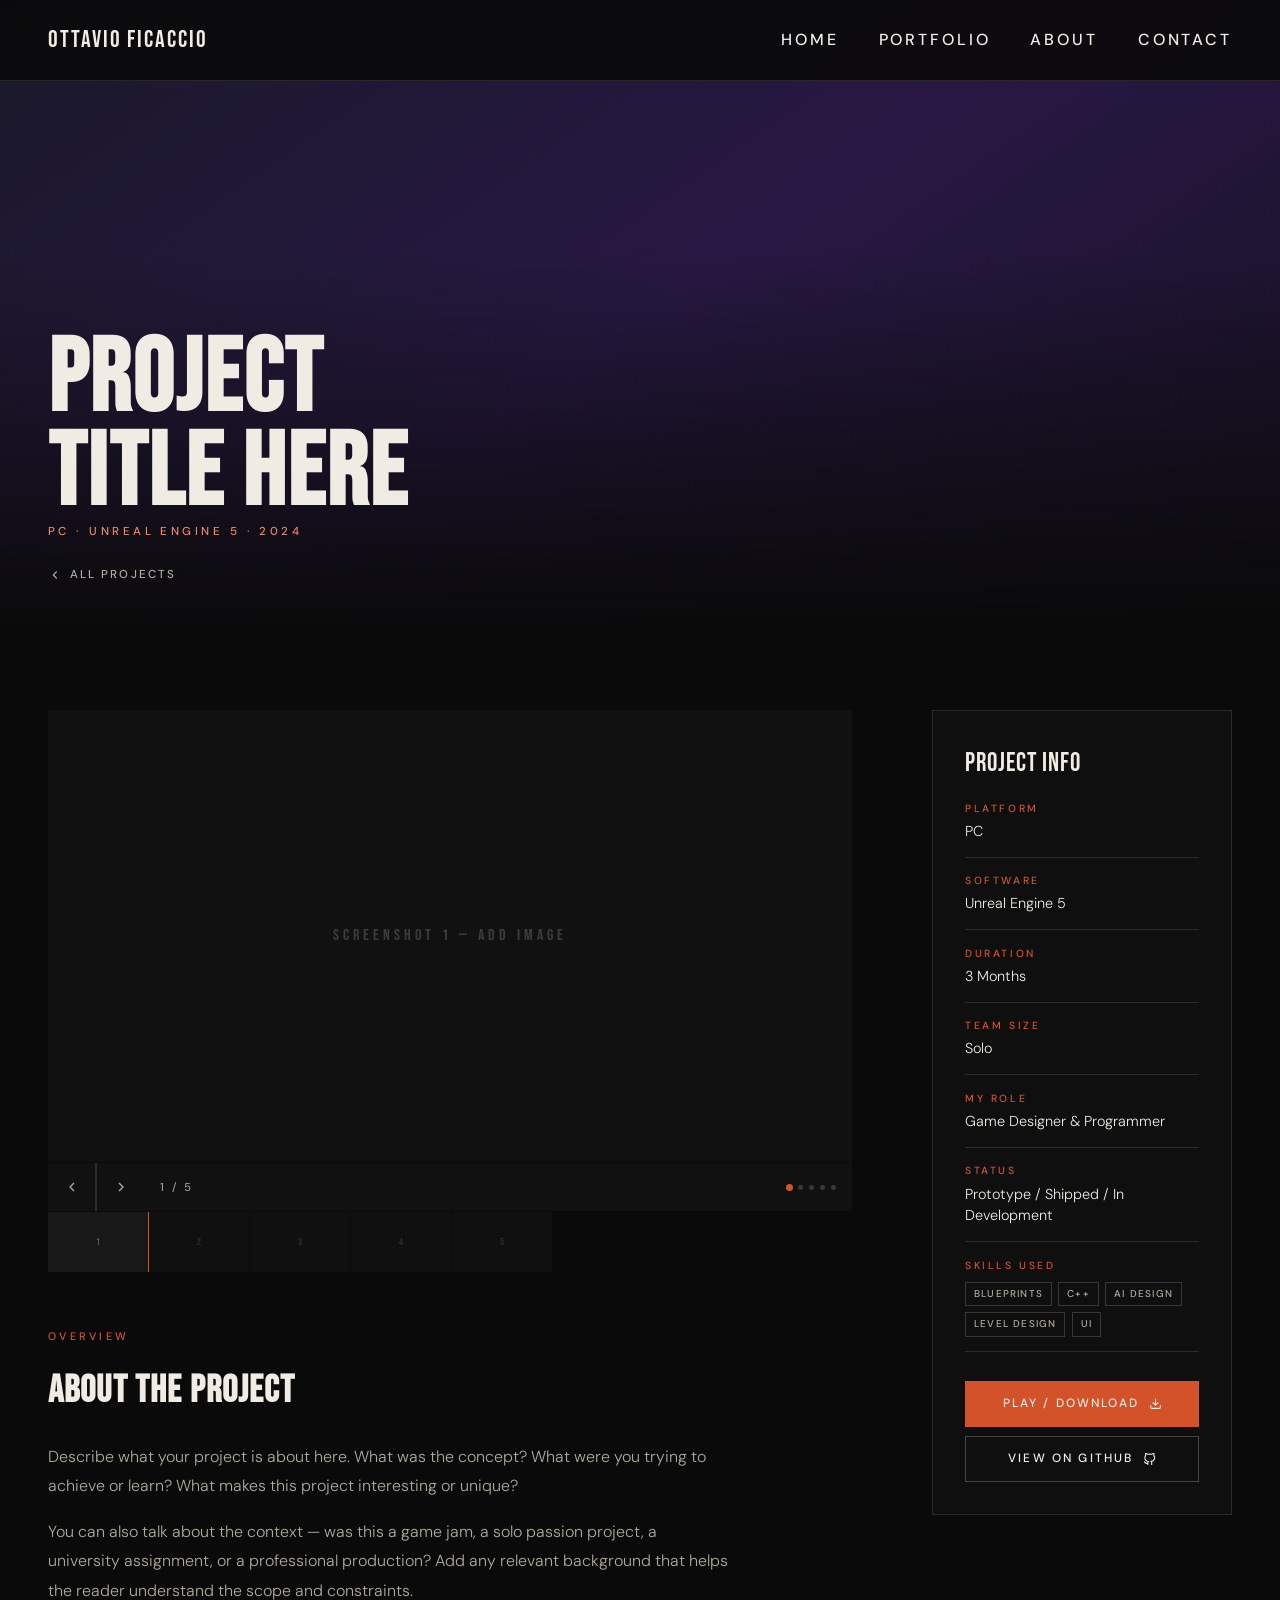
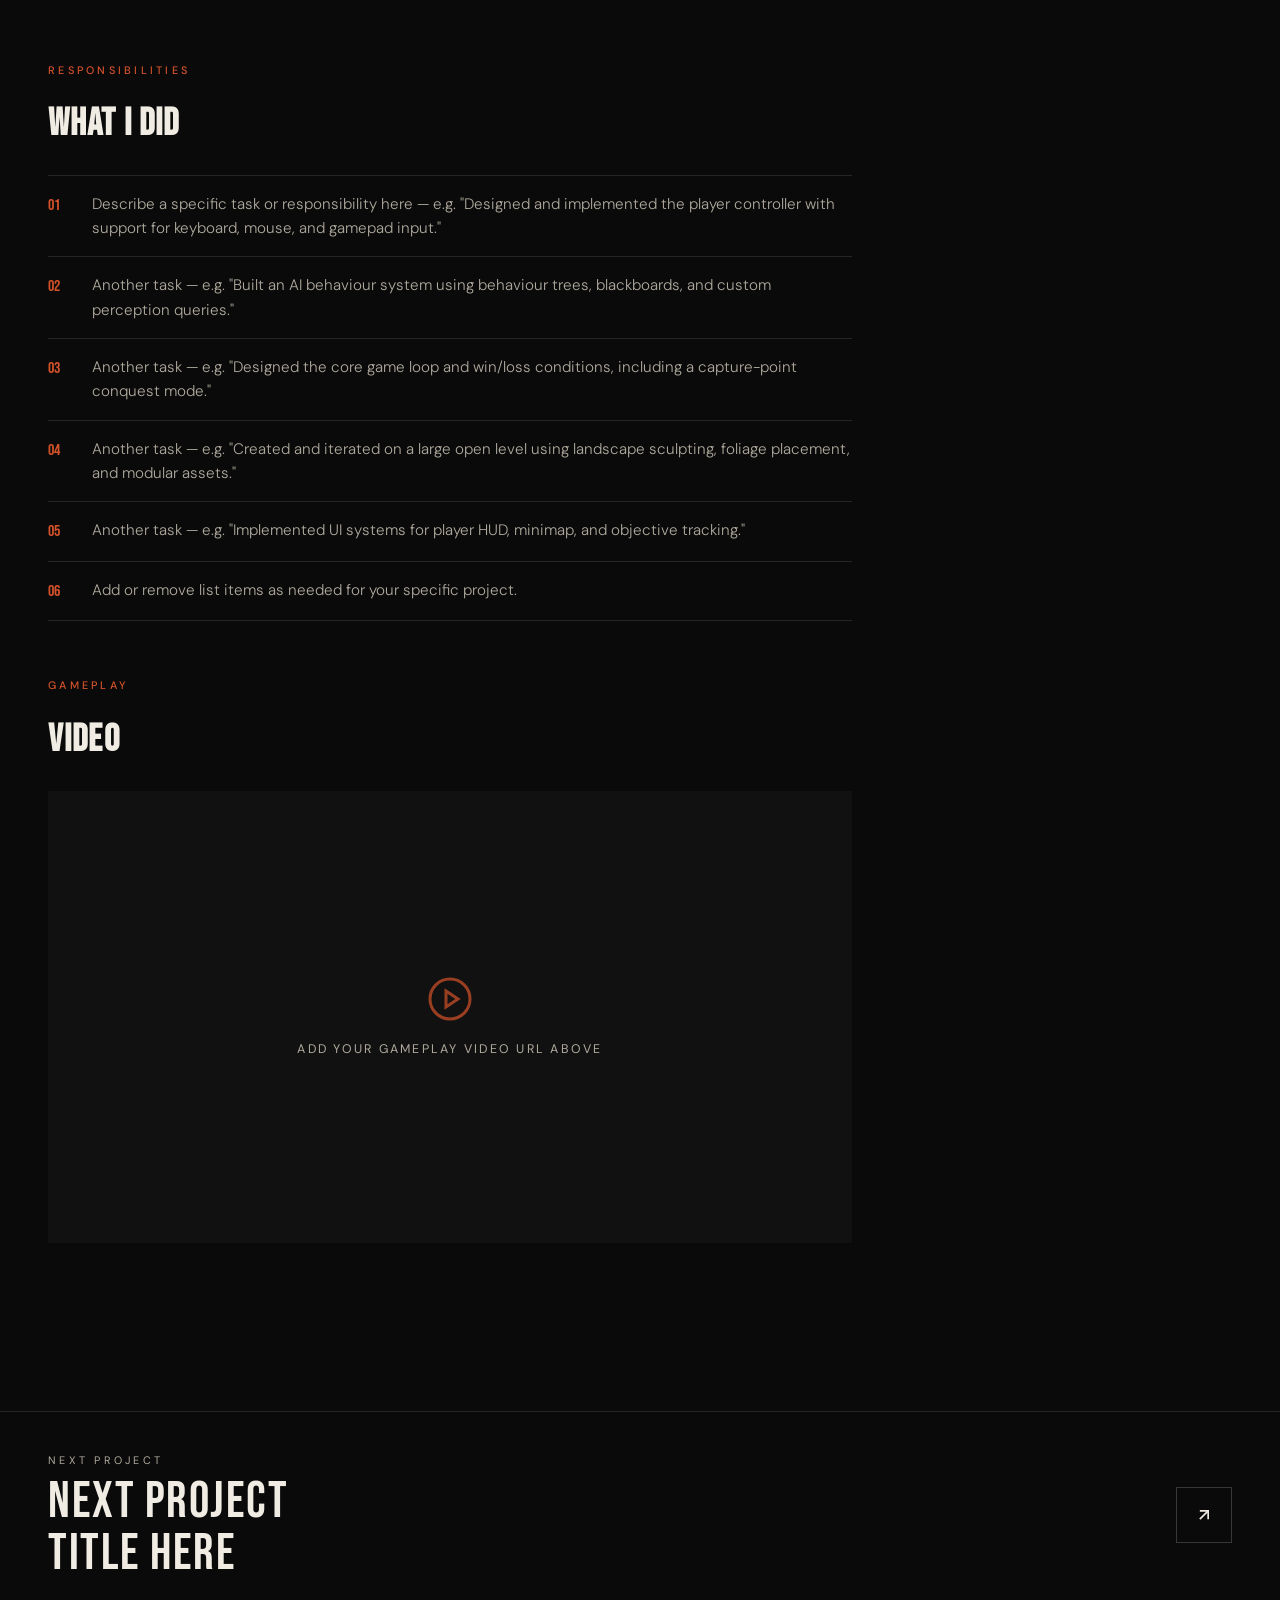
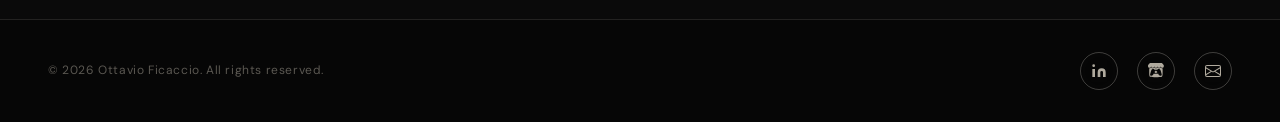
==== projects/anvil.html @ a38be85f "Create project pages from template, finish file reorganization" ====
<!DOCTYPE html>
<html lang="en">
<head>
<meta charset="UTF-8" />
<meta name="viewport" content="width=device-width, initial-scale=1.0" />
<title>Ottavio Ficaccio | Portfolio</title>
<link rel="preconnect" href="https://fonts.googleapis.com" />
<link rel="preconnect" href="https://fonts.gstatic.com" crossorigin />
<link href="https://fonts.googleapis.com/css2?family=Bebas+Neue&family=DM+Sans:ital,opsz,wght@0,9..40,300;0,9..40,400;0,9..40,500;1,9..40,300&display=swap" rel="stylesheet" />

<style>
  *, *::before, *::after { box-sizing: border-box; margin: 0; padding: 0; }

  :root {
    --black: #0a0a0a;
    --off-white: #f0ece4;
    --warm-gray: #b0aa9e;
    --accent: #d4522a;
    --accent-light: #e8876a;
    --card-bg: #141414;
    --border: rgba(240,236,228,0.12);
    --font-display: 'Bebas Neue', sans-serif;
    --font-body: 'DM Sans', sans-serif;
  }

  html { 
    scroll-behavior: smooth; 
    overscroll-behavior: none;
  }

  body {
    background: var(--black);
    color: var(--off-white);
    font-family: var(--font-body);
    font-size: 16px;
    line-height: 1.65;
    overflow-x: hidden;
  }

  /* ── NAV ── */
  nav {
    position: fixed;
    top: 0; left: 0; right: 0;
    z-index: 100;
    display: flex;
    align-items: center;
    justify-content: space-between;
    padding: 1.25rem 3rem;
    background: rgba(10,10,10,0.92);
    backdrop-filter: blur(8px);
    border-bottom: 1px solid var(--border);
  }

  .nav-logo {
    font-family: var(--font-display);
    font-size: 1.5rem;
    letter-spacing: 0.08em;
    color: var(--off-white);
    text-decoration: none;
  }

  .nav-links {
    display: flex;
    gap: 2.5rem;
    list-style: none;
  }

  .nav-links a {
    font-size: 1.0rem;
    font-weight: 500;
    letter-spacing: 0.18em;
    text-transform: uppercase;
    color: var(--off-white);
    text-decoration: none;
    transition: color 0.2s;
  }

  .nav-links a:hover { color: var(--accent-light); }

  /* ── HERO BANNER ── */
  .project-hero {
    position: relative;
    height: 70vh;
    min-height: 420px;
    display: flex;
    align-items: flex-end;
    overflow: hidden;
    margin-top: 0;
    padding-top: 72px; /* nav height */
  }

  .hero-bg {
    position: absolute;
    inset: 0;
    /* TODO: Replace with your project's key art:
       background-image: url('project-hero.jpg');
       background-size: cover;
       background-position: center; */
    background: linear-gradient(145deg, #1c1c2e 0%, #2d1b4e 50%, #1a1228 100%);
    transform: scale(1.03);
    animation: heroZoom 10s ease-out forwards;
  }

  @keyframes heroZoom {
    from { transform: scale(1.06); }
    to   { transform: scale(1.0); }
  }

  .hero-overlay {
    position: absolute;
    inset: 0;
    background: linear-gradient(to top, rgba(10,10,10,1) 0%, rgba(10,10,10,0.15) 60%);
  }

  .project-hero-content {
    position: relative;
    z-index: 2;
    padding: 0 3rem 2.5rem;
    width: 100%;
    animation: fadeUp 0.8s 0.2s both;
  }

  @keyframes fadeUp {
    from { opacity: 0; transform: translateY(20px); }
    to   { opacity: 1; transform: translateY(0); }
  }

  .back-link {
    display: inline-flex;
    align-items: center;
    gap: 0.5rem;
    font-size: 0.72rem;
    font-weight: 500;
    letter-spacing: 0.18em;
    text-transform: uppercase;
    color: var(--warm-gray);
    text-decoration: none;
    margin-top: 1rem;
    transition: color 0.2s;
  }

  .back-link:hover { color: var(--off-white); }
  .back-link svg { width: 14px; height: 14px; stroke: currentColor; fill: none; stroke-width: 2; }

  .project-eyebrow {
    font-size: 0.72rem;
    font-weight: 500;
    letter-spacing: 0.3em;
    text-transform: uppercase;
    color: var(--accent-light);
    margin-bottom: 0.5rem;
    display: block;
  }

  .project-title {
    font-family: var(--font-display);
    font-size: clamp(3rem, 8vw, 7rem);
    line-height: 0.92;
    letter-spacing: 0.02em;
    color: var(--off-white);
    max-width: 800px;
  }

  /* ── MAIN LAYOUT ── */
  .project-body {
    max-width: 1280px;
    margin: 0 auto;
    padding: 5rem 3rem 7rem;
    display: grid;
    grid-template-columns: 1fr 300px;
    gap: 5rem;
    align-items: start;
  }

  /* ── SLIDESHOW ── */
  .slideshow {
    width: 100%;
    margin-bottom: 3.5rem;
  }

  .slide-main {
    width: 100%;
    aspect-ratio: 16/9;
    overflow: hidden;
    background: #111;
    position: relative;
  }

  .slide-main img {
    width: 100%;
    height: 100%;
    object-fit: cover;
    display: block;
    filter: brightness(0.9);
    transition: opacity 0.4s ease;
  }

  /* Placeholder when no image */
  .slide-placeholder {
    width: 100%;
    height: 100%;
    display: flex;
    align-items: center;
    justify-content: center;
    font-family: var(--font-display);
    font-size: 1rem;
    letter-spacing: 0.25em;
    color: rgba(240,236,228,0.2);
    background: #111;
  }

  .slide-controls {
    display: flex;
    align-items: center;
    gap: 0;
    margin-top: 1px;
  }

  .slide-btn {
    background: #111;
    border: none;
    border-right: 1px solid var(--border);
    color: var(--warm-gray);
    width: 48px; height: 48px;
    cursor: pointer;
    display: flex;
    align-items: center;
    justify-content: center;
    transition: background 0.2s, color 0.2s;
    flex-shrink: 0;
  }

  .slide-btn:hover { background: var(--accent); color: var(--off-white); }
  .slide-btn svg { width: 16px; height: 16px; stroke: currentColor; fill: none; stroke-width: 2; }

  .slide-counter {
    font-size: 0.72rem;
    letter-spacing: 0.2em;
    color: var(--warm-gray);
    padding: 0 1rem;
    flex: 1;
    background: #111;
    height: 48px;
    display: flex;
    align-items: center;
  }

  .slide-dots {
    display: flex;
    gap: 6px;
    align-items: center;
    padding: 0 1rem;
    background: #111;
    height: 48px;
  }

  .dot {
    width: 5px; height: 5px;
    border-radius: 50%;
    background: rgba(176,170,158,0.25);
    cursor: pointer;
    transition: background 0.2s, transform 0.2s;
    border: none;
  }

  .dot.active {
    background: var(--accent);
    transform: scale(1.4);
  }

  /* Thumbnail strip */
  .slide-thumbs {
    display: flex;
    gap: 1px;
    margin-top: 1px;
    overflow-x: auto;
    scrollbar-width: none;
  }

  .slide-thumbs::-webkit-scrollbar { display: none; }

  .thumb {
    flex-shrink: 0;
    width: 100px; height: 60px;
    overflow: hidden;
    cursor: pointer;
    opacity: 0.45;
    transition: opacity 0.2s;
    border: none;
    padding: 0;
    background: #181818;
    display: flex;
    align-items: center;
    justify-content: center;
    font-family: var(--font-display);
    font-size: 0.6rem;
    letter-spacing: 0.1em;
    color: rgba(240,236,228,0.3);
  }

  .thumb img { width: 100%; height: 100%; object-fit: cover; display: block; }
  .thumb.active, .thumb:hover { opacity: 1; }
  .thumb.active { outline: 1px solid var(--accent); }

  /* ── OVERVIEW + TASKS ── */
  .content-section { margin-bottom: 3.5rem; }

  .section-label {
    font-size: 0.68rem;
    font-weight: 500;
    letter-spacing: 0.3em;
    text-transform: uppercase;
    color: var(--accent);
    margin-bottom: 0.8rem;
  }

  .section-heading {
    font-family: var(--font-display);
    font-size: 2.4rem;
    letter-spacing: 0.03em;
    color: var(--off-white);
    margin-bottom: 1.2rem;
  }

  .overview-text {
    font-size: 1rem;
    font-weight: 300;
    color: var(--warm-gray);
    line-height: 1.85;
    max-width: 680px;
  }

  .overview-text p + p { margin-top: 1rem; }

  .overview-text strong {
    font-weight: 500;
    color: var(--off-white);
  }

  /* Task list */
  .task-list {
    list-style: none;
    display: flex;
    flex-direction: column;
    gap: 0;
  }

  .task-list li {
    display: flex;
    align-items: flex-start;
    gap: 1rem;
    padding: 1rem 0;
    border-bottom: 1px solid var(--border);
    font-size: 0.95rem;
    font-weight: 300;
    color: var(--warm-gray);
    line-height: 1.6;
    transition: color 0.2s;
  }

  .task-list li:first-child { border-top: 1px solid var(--border); }
  .task-list li:hover { color: var(--off-white); }

  .task-num {
    font-family: var(--font-display);
    font-size: 1rem;
    color: var(--accent);
    min-width: 28px;
    margin-top: 1px;
  }

  /* ── VIDEO ── */
  .video-section { margin-bottom: 3.5rem; }

  .video-wrap {
    position: relative;
    width: 100%;
    aspect-ratio: 16/9;
    background: #111;
    overflow: hidden;
  }

  .video-wrap iframe {
    position: absolute;
    inset: 0;
    width: 100%;
    height: 100%;
    border: none;
  }

  /* Video placeholder (before URL is set) */
  .video-placeholder {
    width: 100%;
    height: 100%;
    display: flex;
    flex-direction: column;
    align-items: center;
    justify-content: center;
    gap: 1rem;
    color: var(--warm-gray);
    background: #111;
  }

  .video-placeholder svg { width: 48px; height: 48px; stroke: var(--accent); fill: none; stroke-width: 1.5; opacity: 0.7; }

  .video-placeholder p {
    font-size: 0.78rem;
    letter-spacing: 0.18em;
    text-transform: uppercase;
  }

  /* ── SIDEBAR (METADATA) ── */
  .sidebar {
    position: sticky;
    top: 100px;
    animation: fadeUp 0.8s 0.4s both;
  }

  .meta-card {
    background: #0f0f0f;
    border: 1px solid var(--border);
    padding: 2rem;
  }

  .meta-title {
    font-family: var(--font-display);
    font-size: 1.6rem;
    letter-spacing: 0.04em;
    color: var(--off-white);
  }

  .meta-row {
    padding: 0.9rem 0;
    border-bottom: 1px solid var(--border);
    display: flex;
    flex-direction: column;
    gap: 0.25rem;
  }

  .meta-row:last-of-type { border-bottom: none; }

  .meta-key {
    font-size: 0.65rem;
    font-weight: 500;
    letter-spacing: 0.25em;
    text-transform: uppercase;
    color: var(--accent);
  }

  .meta-val {
    font-size: 0.9rem;
    font-weight: 300;
    color: var(--off-white);
    line-height: 1.5;
  }

  .meta-tags {
    display: flex;
    flex-wrap: wrap;
    gap: 0.4rem;
    margin-top: 0.25rem;
  }

  .tag {
    font-size: 0.62rem;
    font-weight: 500;
    letter-spacing: 0.12em;
    text-transform: uppercase;
    padding: 3px 8px;
    border: 1px solid rgba(240,236,228,0.18);
    color: var(--warm-gray);
  }

  /* Links in sidebar */
  .meta-links {
    margin-top: 1.8rem;
    display: flex;
    flex-direction: column;
    gap: 0.6rem;
  }

  .btn {
    display: inline-flex;
    align-items: center;
    justify-content: center;
    gap: 0.6rem;
    font-size: 0.75rem;
    font-weight: 500;
    letter-spacing: 0.18em;
    text-transform: uppercase;
    color: var(--off-white);
    text-decoration: none;
    border: 1px solid rgba(240,236,228,0.25);
    padding: 0.75rem 1.2rem;
    transition: background 0.2s, border-color 0.2s;
    text-align: center;
    font-family: var(--font-body);
    cursor: pointer;
    background: none;
    width: 100%;
  }

  .btn:hover { background: var(--accent); border-color: var(--accent); }
  .btn.primary { background: var(--accent); border-color: var(--accent); }
  .btn.primary:hover { background: #b8421f; border-color: #b8421f; }
  .btn svg { width: 13px; height: 13px; stroke: currentColor; fill: none; stroke-width: 2; }

  /* ── NEXT PROJECT ── */
  .next-project {
    border-top: 1px solid var(--border);
    padding: 0 3rem;
    max-width: 1280px;
    margin: 0 auto 0;
  }

  .next-project-link {
    display: flex;
    align-items: center;
    justify-content: space-between;
    padding: 2.5rem 0;
    text-decoration: none;
    color: inherit;
    gap: 2rem;
    transition: gap 0.3s ease;
  }

  .next-project-link:hover { gap: 1.5rem; }

  .next-label {
    font-size: 0.68rem;
    letter-spacing: 0.3em;
    text-transform: uppercase;
    color: var(--warm-gray);
    margin-bottom: 0.4rem;
  }

  .next-title {
    font-family: var(--font-display);
    font-size: clamp(1.8rem, 4vw, 3.2rem);
    letter-spacing: 0.03em;
    color: var(--off-white);
    line-height: 1;
  }

  .next-arrow {
    flex-shrink: 0;
    width: 56px; height: 56px;
    border: 1px solid rgba(240,236,228,0.2);
    display: flex;
    align-items: center;
    justify-content: center;
    transition: background 0.2s, border-color 0.2s;
  }

  .next-project-link:hover .next-arrow {
    background: var(--accent);
    border-color: var(--accent);
  }

  .next-arrow svg { width: 20px; height: 20px; stroke: var(--off-white); fill: none; stroke-width: 2; }

  /* ── FOOTER ── */
  footer {
    background: #060606;
    border-top: 1px solid var(--border);
    padding: 2rem 3rem;
    display: flex;
    align-items: center;
    justify-content: space-between;
    flex-wrap: wrap;
    gap: 1rem;
    margin-top: 0;
  }

  .footer-copy {
    font-size: 0.75rem;
    color: rgba(176,170,158,0.5);
    letter-spacing: 0.05em;
  }

  .footer-nav {
    display: flex;
    gap: 2rem;
    list-style: none;
  }

  .footer-nav a {
    font-size: 0.72rem;
    letter-spacing: 0.15em;
    text-transform: uppercase;
    color: rgba(176,170,158,0.4);
    text-decoration: none;
    transition: color 0.2s;
  }

  .footer-nav a:hover { color: var(--off-white); }


  .footer-socials {
    display: flex;
    gap: 1.2rem;
    width: 50%;
    justify-content: right;
  }

  .footer-socials a {
    width: 38px; height: 38px;
    border: 1px solid rgba(240,236,228,0.25);
    border-radius: 50%;
    display: flex;
    align-items: center;
    justify-content: center;
    backdrop-filter: blur(15px);
    color: var(--warm-gray);
    text-decoration: none;
    transition: border-color 0.2s, color 0.2s, background 0.2s;
  }

  .footer-socials a:hover {
    border-color: var(--accent);
    color: var(--off-white);
    background: rgba(212,82,42,0.15);
  }

  .footer-socials svg { width: 16px; height: 16px; fill: currentColor; }

  /* ── RESPONSIVE ── */
  @media (max-width: 1024px) {
    .project-body {
      grid-template-columns: 1fr;
      gap: 3rem;
      padding: 3.5rem 2rem 5rem;
    }
    .sidebar { position: static; }
    .meta-card { display: grid; grid-template-columns: 1fr 1fr; gap: 0 2rem; }
    .meta-title { grid-column: span 2; }
    .meta-links { grid-column: span 2; flex-direction: row; }
    .btn { width: auto; }
  }

  @media (max-width: 768px) {
    nav { padding: 1.2rem 1.5rem; }
    .nav-links { display: none; }
    .project-hero-content { padding: 0 1.5rem 2.5rem; }
    .project-body { padding: 2.5rem 1.5rem 4rem; }
    .meta-card { display: block; }
    .meta-links { flex-direction: column; }
    .btn { width: 100%; }
    .next-project { padding: 0 1.5rem; }
    footer { padding: 1.5rem; }
  }
</style>
</head>
<body>

<!-- ── NAV ── -->
<nav>
  <!-- Update href to point to your homepage file -->
  <a href="../index.html" class="nav-logo">OTTAVIO FICACCIO</a>
  <ul class="nav-links">
    <li><a href="../index.html">Home</a></li>
    <li><a href="../index.html#portfolio">Portfolio</a></li>
    <li><a href="../index.html#about">About</a></li>
    <li><a href="../index.html#contact">Contact</a></li>
  </ul>
</nav>

<!-- ── HERO ── -->
<header class="project-hero">
  <!-- TO ADD YOUR OWN HERO IMAGE:
       Add to .hero-bg style: background-image: url('your-project-hero.jpg');
  -->
  <div class="hero-bg"></div>
  <div class="hero-overlay"></div>
  <div class="project-hero-content">
    <!-- TODO: Replace with your project title -->
    <h1 class="project-title">Project<br>Title Here</h1>
    <!-- TODO: Replace with your project's platform/type label -->
    <span class="project-eyebrow">PC · Unreal Engine 5 · 2024</span>
    <a href="../index.html#portfolio" class="back-link">
        <svg viewBox="0 0 24 24"><polyline points="15 18 9 12 15 6"/></svg>
        All Projects
    </a>
  </div>
</header>

<!-- ── MAIN CONTENT ── -->
<div class="project-body">

  <!-- LEFT COLUMN -->
  <main>

    <!-- SLIDESHOW -->
    <div class="slideshow" id="slideshow">
      <div class="slide-main" id="slideMain">
        <!--
          INSTRUCTIONS — Images slideshow:
          Replace the placeholder divs below with <img> tags for each screenshot.
          The JS reads all children of #slideMain — swap in real images like:
          <img src="screenshot-1.jpg" alt="Gameplay screenshot 1" />
          <img src="screenshot-2.jpg" alt="AI behaviour tree" />
          etc.
          Only the active slide is shown; the rest are hidden by JS.

          TODO: Input game images/gifs
        -->
        <div class="slide-placeholder" data-slide="1">SCREENSHOT 1 — ADD IMAGE</div>
        <div class="slide-placeholder" data-slide="2">SCREENSHOT 2 — ADD IMAGE</div>
        <div class="slide-placeholder" data-slide="3">SCREENSHOT 3 — ADD IMAGE</div>
        <div class="slide-placeholder" data-slide="4">SCREENSHOT 4 — ADD IMAGE</div>
        <div class="slide-placeholder" data-slide="5">SCREENSHOT 5 — ADD IMAGE</div>
      </div>

      <div class="slide-controls">
        <button class="slide-btn" id="prevBtn" aria-label="Previous slide">
          <svg viewBox="0 0 24 24"><polyline points="15 18 9 12 15 6"/></svg>
        </button>
        <button class="slide-btn" id="nextBtn" aria-label="Next slide" style="border-right:none;border-left:1px solid var(--border);">
          <svg viewBox="0 0 24 24"><polyline points="9 18 15 12 9 6"/></svg>
        </button>
        <span class="slide-counter" id="slideCounter">1 / 5</span>
        <div class="slide-dots" id="slideDots"></div>
      </div>

      <div class="slide-thumbs" id="slideThumbs"></div>
    </div>

    <!-- OVERVIEW -->
    <div class="content-section">
      <p class="section-label">Overview</p>
      <h2 class="section-heading">About the Project</h2>
      <div class="overview-text">
        <!--
          TODO: Replace this text with your own project overview.
          Describe: what the game is, your goals, the context (jam, solo, team, class), and any key challenges.
        -->
        <p>
          Describe what your project is about here. What was the concept? What were you
          trying to achieve or learn? What makes this project interesting or unique?
        </p>
        <p>
          You can also talk about the context — was this a game jam, a solo passion project,
          a university assignment, or a professional production? Add any relevant background
          that helps the reader understand the scope and constraints.
        </p>
      </div>
    </div>

    <!-- TASKS / RESPONSIBILITIES -->
    <div class="content-section">
      <p class="section-label">Responsibilities</p>
      <h2 class="section-heading">What I Did</h2>
      <ul class="task-list" id="taskList">
        <!--
          TODO: Replace each <li> with your actual tasks.
          Keep them specific and action-oriented.
          Add or remove items as needed.
        -->
        <li>
          <span class="task-num">01</span>
          <span>Describe a specific task or responsibility here — e.g. "Designed and implemented the player controller with support for keyboard, mouse, and gamepad input."</span>
        </li>
        <li>
          <span class="task-num">02</span>
          <span>Another task — e.g. "Built an AI behaviour system using behaviour trees, blackboards, and custom perception queries."</span>
        </li>
        <li>
          <span class="task-num">03</span>
          <span>Another task — e.g. "Designed the core game loop and win/loss conditions, including a capture-point conquest mode."</span>
        </li>
        <li>
          <span class="task-num">04</span>
          <span>Another task — e.g. "Created and iterated on a large open level using landscape sculpting, foliage placement, and modular assets."</span>
        </li>
        <li>
          <span class="task-num">05</span>
          <span>Another task — e.g. "Implemented UI systems for player HUD, minimap, and objective tracking."</span>
        </li>
        <li>
          <span class="task-num">06</span>
          <span>Add or remove list items as needed for your specific project.</span>
        </li>
      </ul>
    </div>

    <!-- GAMEPLAY VIDEO -->
    <div class="video-section">
      <p class="section-label">Gameplay</p>
      <h2 class="section-heading">Video</h2>
      <div class="video-wrap">
        <!--
          TODO: TO EMBED A YOUTUBE VIDEO:
          Replace the placeholder div below with:
          <iframe src="https://www.youtube.com/embed/YOUR_VIDEO_ID"
                  title="Gameplay video"
                  allow="accelerometer; autoplay; clipboard-write; encrypted-media; gyroscope; picture-in-picture"
                  allowfullscreen></iframe>

          TO EMBED A VIMEO VIDEO:
          <iframe src="https://player.vimeo.com/video/YOUR_VIDEO_ID"
                  title="Gameplay video"
                  allow="autoplay; fullscreen; picture-in-picture"
                  allowfullscreen></iframe>
        -->
        <div class="video-placeholder">
          <svg viewBox="0 0 24 24"><circle cx="12" cy="12" r="10"/><polygon points="10 8 16 12 10 16 10 8"/></svg>
          <p>Add your gameplay video URL above</p>
        </div>
      </div>
    </div>

  </main>

  <!-- RIGHT SIDEBAR -->
  <aside class="sidebar">
    <div class="meta-card">
      <div class="meta-title">Project Info</div>

      <!-- TODO: Edit each meta-val with your project's details -->
      <div class="meta-row">
        <span class="meta-key">Platform</span>
        <span class="meta-val">PC</span>
      </div>

      <div class="meta-row">
        <span class="meta-key">Software</span>
        <span class="meta-val">Unreal Engine 5</span>
      </div>

      <div class="meta-row">
        <span class="meta-key">Duration</span>
        <span class="meta-val">3 Months</span>
      </div>

      <div class="meta-row">
        <span class="meta-key">Team Size</span>
        <span class="meta-val">Solo</span>
      </div>

      <div class="meta-row">
        <span class="meta-key">My Role</span>
        <span class="meta-val">Game Designer &amp; Programmer</span>
      </div>

      <div class="meta-row">
        <span class="meta-key">Status</span>
        <span class="meta-val">Prototype / Shipped / In Development</span>
      </div>

      <div class="meta-row">
        <span class="meta-key">Skills Used</span>
        <div class="meta-tags">
          <!-- Add or remove tags to match your project -->
          <span class="tag">Blueprints</span>
          <span class="tag">C++</span>
          <span class="tag">AI Design</span>
          <span class="tag">Level Design</span>
          <span class="tag">UI</span>
        </div>
      </div>

      <!-- Optional links — remove any you don't need -->
      <div class="meta-links">
        <a href="#" class="btn primary">
          Play / Download
          <svg viewBox="0 0 24 24"><path d="M21 15v4a2 2 0 0 1-2 2H5a2 2 0 0 1-2-2v-4"/><polyline points="7 10 12 15 17 10"/><line x1="12" y1="15" x2="12" y2="3"/></svg>
        </a>
        <a href="#" class="btn">
          View on GitHub
          <svg viewBox="0 0 24 24"><path d="M9 19c-5 1.5-5-2.5-7-3m14 6v-3.87a3.37 3.37 0 0 0-.94-2.61c3.14-.35 6.44-1.54 6.44-7A5.44 5.44 0 0 0 20 4.77 5.07 5.07 0 0 0 19.91 1S18.73.65 16 2.48a13.38 13.38 0 0 0-7 0C6.27.65 5.09 1 5.09 1A5.07 5.07 0 0 0 5 4.77a5.44 5.44 0 0 0-1.5 3.78c0 5.42 3.3 6.61 6.44 7A3.37 3.37 0 0 0 9 18.13V22"/></svg>
        </a>
      </div>
    </div>
  </aside>

</div>

<!-- ── NEXT PROJECT ── -->
<div class="next-project">
  <!-- Update href, eyebrow, and title for the next project page -->
  <a href="project-template.html" class="next-project-link">
    <div>
      <p class="next-label">Next Project</p>
      <p class="next-title">Next Project<br>Title Here</p>
    </div>
    <div class="next-arrow">
      <svg viewBox="0 0 24 24"><line x1="7" y1="17" x2="17" y2="7"/><polyline points="7 7 17 7 17 17"/></svg>
    </div>
  </a>
</div>

<!-- ── FOOTER ── -->
<footer>
    <div class="footer-copy-div"><p class="footer-copy">© 2026 Ottavio Ficaccio. All rights reserved.</p></div>
  <div class="footer-socials">
        <!-- LinkedIn -->
        <a href="https://www.linkedin.com/in/tavio-ficaccio/" aria-label="LinkedIn">
            <svg viewBox="0 0 24 24"><path d="M16 8a6 6 0 0 1 6 6v7h-4v-7a2 2 0 0 0-2-2 2 2 0 0 0-2 2v7h-4v-7a6 6 0 0 1 6-6z"/><rect x="2" y="9" width="4" height="12"/><circle cx="4" cy="4" r="2"/></svg>
        </a>
        <!-- Itch.io -->
        <a href="https://typh0n4.itch.io/" aria-label="itch.io">
            <svg viewBox="0 0 248 248" xmlns="http://www.w3.org/2000/svg" fill="currentColor" style="width:16px;height:16px;">
                <path d="M31.99 1.365C21.287 7.72.2 31.945 0 38.298v10.516C0 62.144 12.46 73.86 23.773 73.86c13.584 0 24.902-11.258 24.903-24.62 0 13.362 10.93 24.62 24.515 24.62 13.586 0 24.165-11.258 24.165-24.62 0 13.362 11.622 24.62 25.207 24.62h.246c13.586 0 25.208-11.258 25.208-24.62 0 13.362 10.58 24.62 24.164 24.62 13.585 0 24.515-11.258 24.515-24.62 0 13.362 11.32 24.62 24.903 24.62 11.313 0 23.773-11.714 23.773-25.046V38.298c-.2-6.354-21.287-30.58-31.988-36.933C180.118.197 157.056-.005 122.685 0c-34.37.003-81.228.54-90.697 1.365zm65.194 66.217a28.025 28.025 0 0 1-4.78 6.155c-5.128 5.014-12.157 8.122-19.906 8.122a28.482 28.482 0 0 1-19.948-8.126c-1.858-1.82-3.27-3.766-4.563-6.032l-.006.004c-1.292 2.27-3.092 4.215-4.954 6.037a28.5 28.5 0 0 1-19.948 8.12c-.934 0-1.906-.258-2.692-.528-1.092 11.372-1.553 22.24-1.716 30.164l-.002.045c-.02 4.024-.04 7.333-.06 11.93.21 23.86-2.363 77.334 10.52 90.473 19.964 4.655 56.7 6.775 93.555 6.788h.006c36.854-.013 73.59-2.133 93.554-6.788 12.883-13.14 10.31-66.614 10.52-90.474-.022-4.596-.04-7.905-.06-11.93l-.003-.045c-.162-7.926-.623-18.793-1.715-30.165-.786.27-1.757.528-2.692.528a28.5 28.5 0 0 1-19.948-8.12c-1.862-1.822-3.662-3.766-4.955-6.037l-.006-.004c-1.294 2.266-2.705 4.213-4.563 6.032a28.48 28.48 0 0 1-19.947 8.125c-7.748 0-14.778-3.11-19.906-8.123a28.025 28.025 0 0 1-4.78-6.155 27.99 27.99 0 0 1-4.736 6.155 28.49 28.49 0 0 1-19.95 8.124c-.27 0-.54-.012-.81-.02h-.007c-.27.008-.54.02-.813.02a28.49 28.49 0 0 1-19.95-8.123 27.992 27.992 0 0 1-4.736-6.155zm-20.486 26.49l-.002.01h.015c8.113.017 15.32 0 24.25 9.746 7.028-.737 14.372-1.105 21.722-1.094h.006c7.35-.01 14.694.357 21.723 1.094 8.93-9.747 16.137-9.73 24.25-9.746h.014l-.002-.01c3.833 0 19.166 0 29.85 30.007L210 165.244c8.504 30.624-2.723 31.373-16.727 31.4-20.768-.773-32.267-15.855-32.267-30.935-11.496 1.884-24.907 2.826-38.318 2.827h-.006c-13.412 0-26.823-.943-38.318-2.827 0 15.08-11.5 30.162-32.267 30.935-14.004-.027-25.23-.775-16.726-31.4L46.85 124.08c10.684-30.007 26.017-30.007 29.85-30.007zm45.985 23.582v.006c-.02.02-21.863 20.08-25.79 27.215l14.304-.573v12.474c0 .584 5.74.346 11.486.08h.006c5.744.266 11.485.504 11.485-.08v-12.474l14.304.573c-3.928-7.135-25.79-27.215-25.79-27.215v-.006l-.003.002z"></path>
            </svg>
        </a>
        <!-- Email -->
        <a href="mailto:tavfic@gmail.com" aria-label="Email">
            <svg viewBox="0 0 16 16" xmlns="http://www.w3.org/2000/svg" fill="currentColor" style="width:16px;height:16px;">
                <path d="M0 4a2 2 0 0 1 2-2h12a2 2 0 0 1 2 2v8a2 2 0 0 1-2 2H2a2 2 0 0 1-2-2zm2-1a1 1 0 0 0-1 1v.217l7 4.2 7-4.2V4a1 1 0 0 0-1-1zm13 2.383-4.708 2.825L15 11.105zm-.034 6.876-5.64-3.471L8 9.583l-1.326-.795-5.64 3.47A1 1 0 0 0 2 13h12a1 1 0 0 0 .966-.741M1 11.105l4.708-2.897L1 5.383z"/>
            </svg>
        </a>
    </div>
</footer>

<script>
  // ── SLIDESHOW ──
  const mainEl = document.getElementById('slideMain');
  const slides = Array.from(mainEl.children);
  const counter = document.getElementById('slideCounter');
  const dotsEl  = document.getElementById('slideDots');
  const thumbsEl = document.getElementById('slideThumbs');
  let current = 0;

  // Build dots and thumbnails from whatever slides exist
  slides.forEach((slide, i) => {
    // Dot
    const dot = document.createElement('button');
    dot.className = 'dot' + (i === 0 ? ' active' : '');
    dot.setAttribute('aria-label', 'Go to slide ' + (i + 1));
    dot.addEventListener('click', () => goTo(i));
    dotsEl.appendChild(dot);

    // Thumbnail
    const thumb = document.createElement('button');
    thumb.className = 'thumb' + (i === 0 ? ' active' : '');

    // If the slide has an img child, clone it for the thumb
    const img = slide.tagName === 'IMG' ? slide : slide.querySelector('img');
    if (img) {
      const tImg = document.createElement('img');
      tImg.src = img.src;
      tImg.alt = img.alt || '';
      thumb.appendChild(tImg);
    } else {
      thumb.textContent = i + 1;
    }

    thumb.addEventListener('click', () => goTo(i));
    thumbsEl.appendChild(thumb);
  });

  function goTo(n) {
    slides[current].style.display = 'none';
    document.querySelectorAll('.dot')[current].classList.remove('active');
    document.querySelectorAll('.thumb')[current].classList.remove('active');

    current = (n + slides.length) % slides.length;

    slides[current].style.display = '';
    document.querySelectorAll('.dot')[current].classList.add('active');
    document.querySelectorAll('.thumb')[current].classList.add('active');
    counter.textContent = (current + 1) + ' / ' + slides.length;

    // Scroll thumb into view
    document.querySelectorAll('.thumb')[current].scrollIntoView({ behavior: 'smooth', block: 'nearest', inline: 'center' });
  }

  // Hide all but first on init
  slides.forEach((s, i) => { if (i !== 0) s.style.display = 'none'; });
  counter.textContent = '1 / ' + slides.length;

  document.getElementById('prevBtn').addEventListener('click', () => goTo(current - 1));
  document.getElementById('nextBtn').addEventListener('click', () => goTo(current + 1));

  // Keyboard navigation
  document.addEventListener('keydown', e => {
    if (e.key === 'ArrowLeft')  goTo(current - 1);
    if (e.key === 'ArrowRight') goTo(current + 1);
  });

  // Auto-number task list items
  const tasks = document.querySelectorAll('#taskList .task-num');
  tasks.forEach((el, i) => {
    el.textContent = String(i + 1).padStart(2, '0');
  });
</script>

</body>
</html>
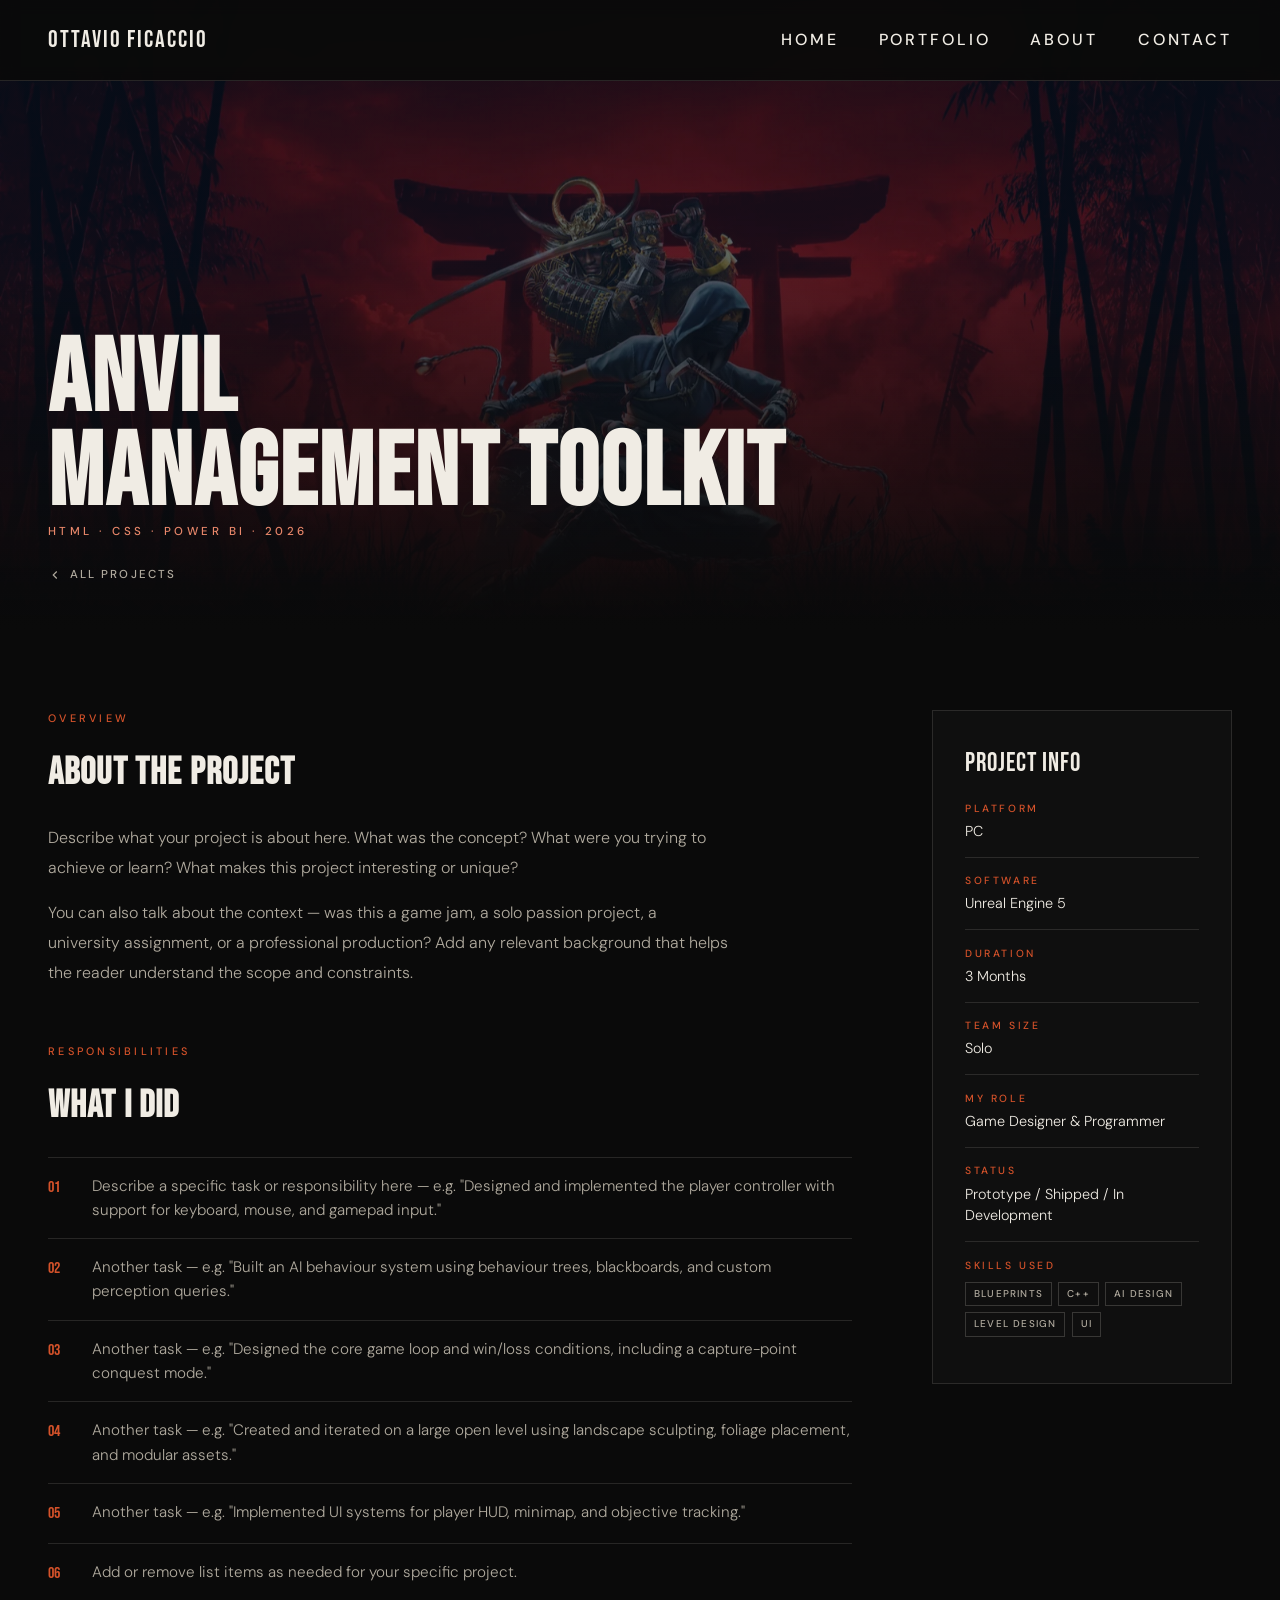
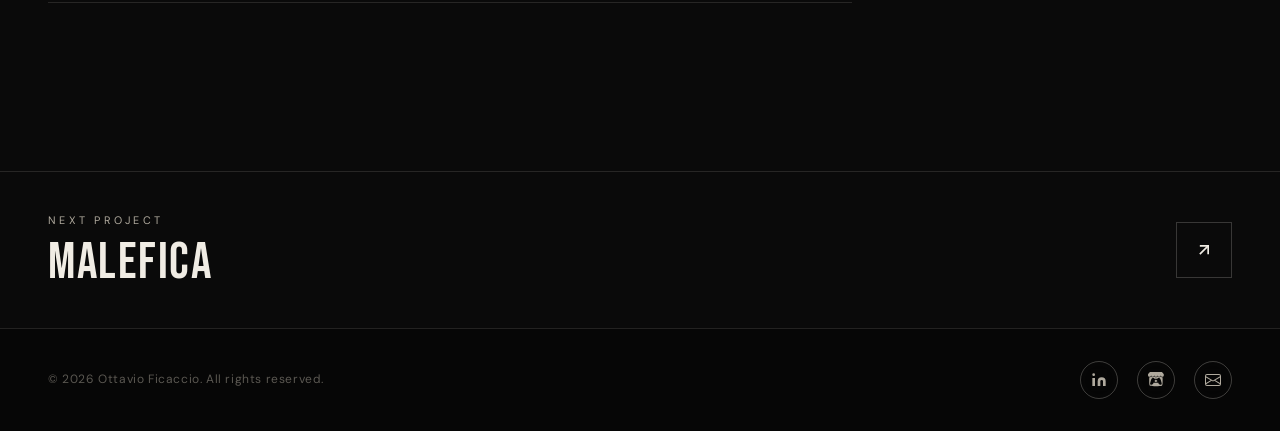
==== commit 20bb52b8: "Setup headers/footers across all pages, removed sections I won't use" ====
--- a/projects/anvil.html
+++ b/projects/anvil.html
@@ -3,7 +3,7 @@
 <head>
 <meta charset="UTF-8" />
 <meta name="viewport" content="width=device-width, initial-scale=1.0" />
-<title>Ottavio Ficaccio | Portfolio</title>
+<title>Ottavio Ficaccio | Anvil</title>
 <link rel="preconnect" href="https://fonts.googleapis.com" />
 <link rel="preconnect" href="https://fonts.gstatic.com" crossorigin />
 <link href="https://fonts.googleapis.com/css2?family=Bebas+Neue&family=DM+Sans:ital,opsz,wght@0,9..40,300;0,9..40,400;0,9..40,500;1,9..40,300&display=swap" rel="stylesheet" />
@@ -96,7 +96,9 @@
        background-image: url('project-hero.jpg');
        background-size: cover;
        background-position: center; */
-    background: linear-gradient(145deg, #1c1c2e 0%, #2d1b4e 50%, #1a1228 100%);
+    background-image: url('../assets/anvil/ac-shadows-filter.png');
+    background-size: cover;
+    background-position: center; 
     transform: scale(1.03);
     animation: heroZoom 10s ease-out forwards;
   }
@@ -674,9 +676,9 @@
   <div class="hero-overlay"></div>
   <div class="project-hero-content">
     <!-- TODO: Replace with your project title -->
-    <h1 class="project-title">Project<br>Title Here</h1>
+    <h1 class="project-title">Anvil<br>Management Toolkit</h1>
     <!-- TODO: Replace with your project's platform/type label -->
-    <span class="project-eyebrow">PC · Unreal Engine 5 · 2024</span>
+    <span class="project-eyebrow">HTML · CSS · Power BI · 2026</span>
     <a href="../index.html#portfolio" class="back-link">
         <svg viewBox="0 0 24 24"><polyline points="15 18 9 12 15 6"/></svg>
         All Projects
@@ -691,9 +693,10 @@
   <main>
 
     <!-- SLIDESHOW -->
+    <!-- 
     <div class="slideshow" id="slideshow">
       <div class="slide-main" id="slideMain">
-        <!--
+        
           INSTRUCTIONS — Images slideshow:
           Replace the placeholder divs below with <img> tags for each screenshot.
           The JS reads all children of #slideMain — swap in real images like:
@@ -703,7 +706,7 @@
           Only the active slide is shown; the rest are hidden by JS.
 
           TODO: Input game images/gifs
-        -->
+        
         <div class="slide-placeholder" data-slide="1">SCREENSHOT 1 — ADD IMAGE</div>
         <div class="slide-placeholder" data-slide="2">SCREENSHOT 2 — ADD IMAGE</div>
         <div class="slide-placeholder" data-slide="3">SCREENSHOT 3 — ADD IMAGE</div>
@@ -724,6 +727,7 @@
 
       <div class="slide-thumbs" id="slideThumbs"></div>
     </div>
+    -->
 
     <!-- OVERVIEW -->
     <div class="content-section">
@@ -784,11 +788,11 @@
     </div>
 
     <!-- GAMEPLAY VIDEO -->
+    <!--
     <div class="video-section">
       <p class="section-label">Gameplay</p>
       <h2 class="section-heading">Video</h2>
       <div class="video-wrap">
-        <!--
           TODO: TO EMBED A YOUTUBE VIDEO:
           Replace the placeholder div below with:
           <iframe src="https://www.youtube.com/embed/YOUR_VIDEO_ID"
@@ -801,13 +805,13 @@
                   title="Gameplay video"
                   allow="autoplay; fullscreen; picture-in-picture"
                   allowfullscreen></iframe>
-        -->
         <div class="video-placeholder">
           <svg viewBox="0 0 24 24"><circle cx="12" cy="12" r="10"/><polygon points="10 8 16 12 10 16 10 8"/></svg>
           <p>Add your gameplay video URL above</p>
         </div>
       </div>
     </div>
+    -->
 
   </main>
 
@@ -860,6 +864,7 @@
       </div>
 
       <!-- Optional links — remove any you don't need -->
+      <!--
       <div class="meta-links">
         <a href="#" class="btn primary">
           Play / Download
@@ -870,6 +875,7 @@
           <svg viewBox="0 0 24 24"><path d="M9 19c-5 1.5-5-2.5-7-3m14 6v-3.87a3.37 3.37 0 0 0-.94-2.61c3.14-.35 6.44-1.54 6.44-7A5.44 5.44 0 0 0 20 4.77 5.07 5.07 0 0 0 19.91 1S18.73.65 16 2.48a13.38 13.38 0 0 0-7 0C6.27.65 5.09 1 5.09 1A5.07 5.07 0 0 0 5 4.77a5.44 5.44 0 0 0-1.5 3.78c0 5.42 3.3 6.61 6.44 7A3.37 3.37 0 0 0 9 18.13V22"/></svg>
         </a>
       </div>
+      -->
     </div>
   </aside>
 
@@ -878,10 +884,10 @@
 <!-- ── NEXT PROJECT ── -->
 <div class="next-project">
   <!-- Update href, eyebrow, and title for the next project page -->
-  <a href="project-template.html" class="next-project-link">
+  <a href="malefica.html" class="next-project-link">
     <div>
       <p class="next-label">Next Project</p>
-      <p class="next-title">Next Project<br>Title Here</p>
+      <p class="next-title">Malefica</p>
     </div>
     <div class="next-arrow">
       <svg viewBox="0 0 24 24"><line x1="7" y1="17" x2="17" y2="7"/><polyline points="7 7 17 7 17 17"/></svg>
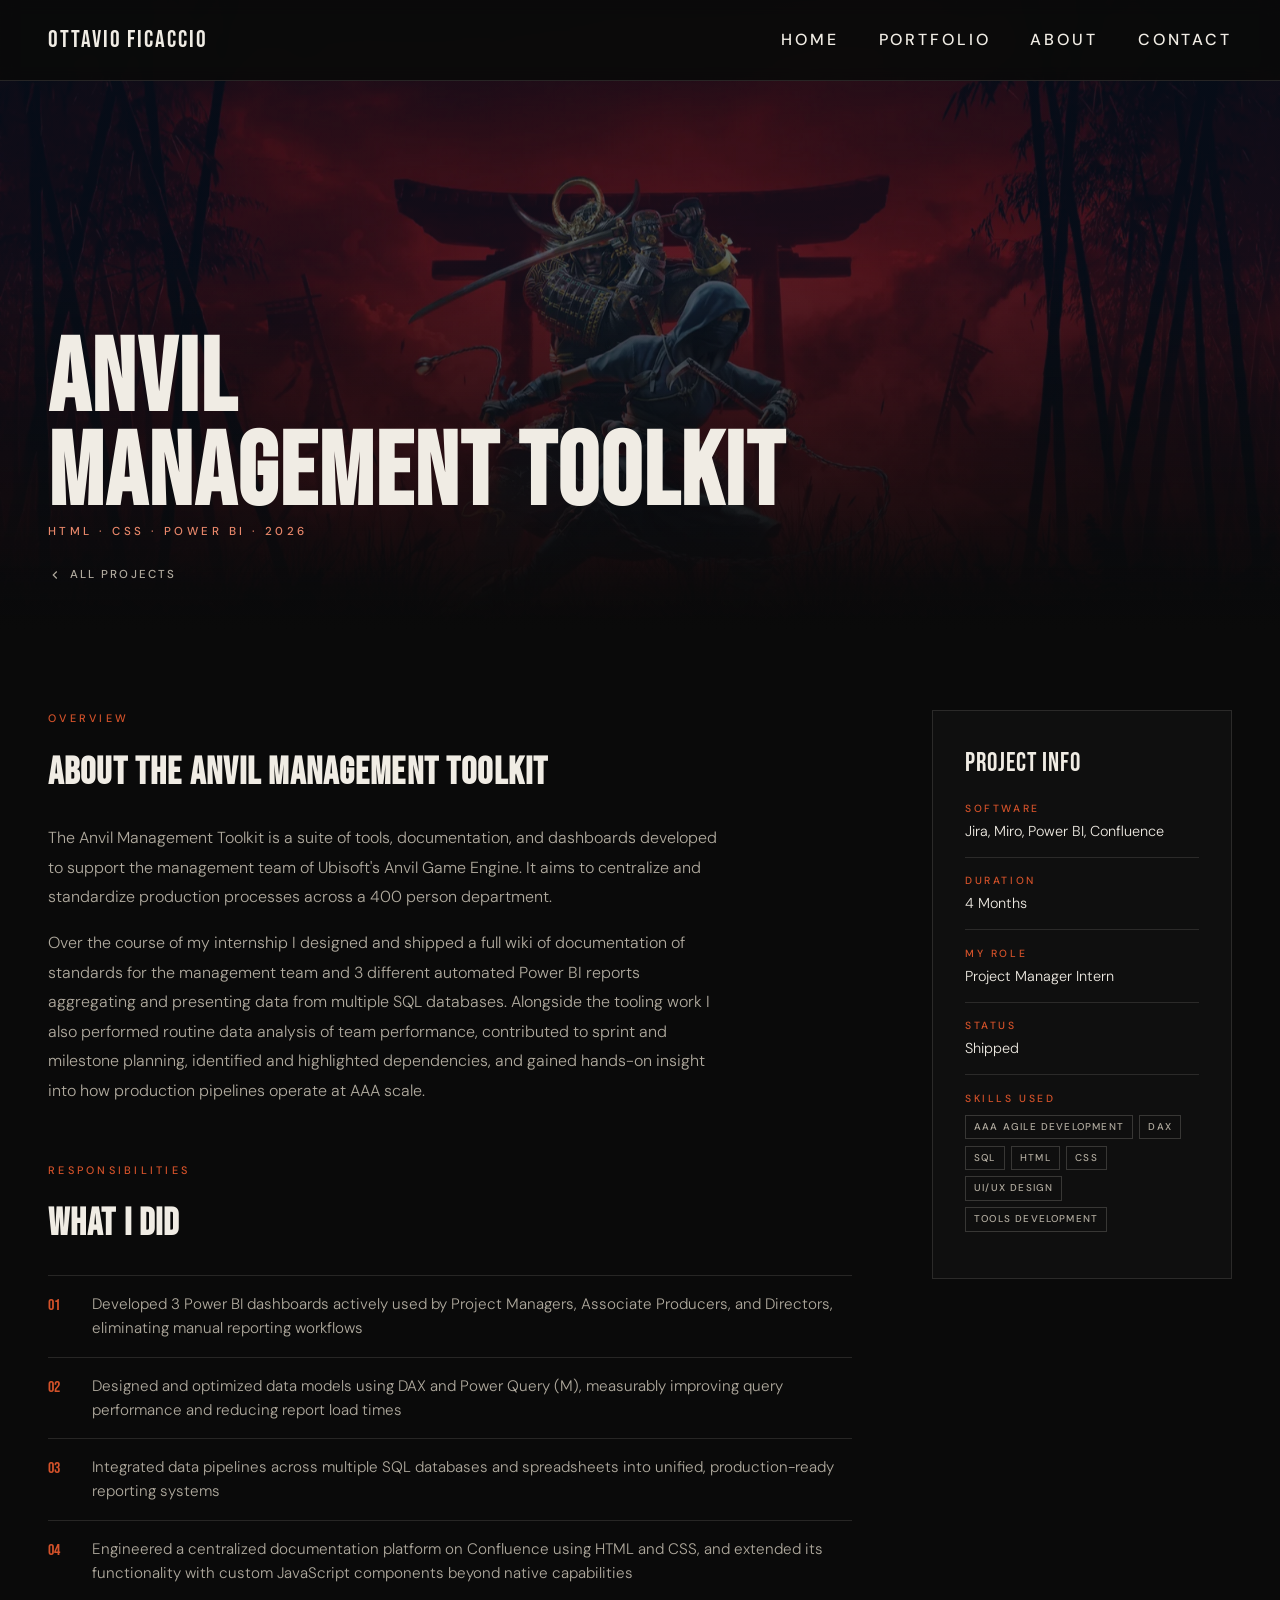
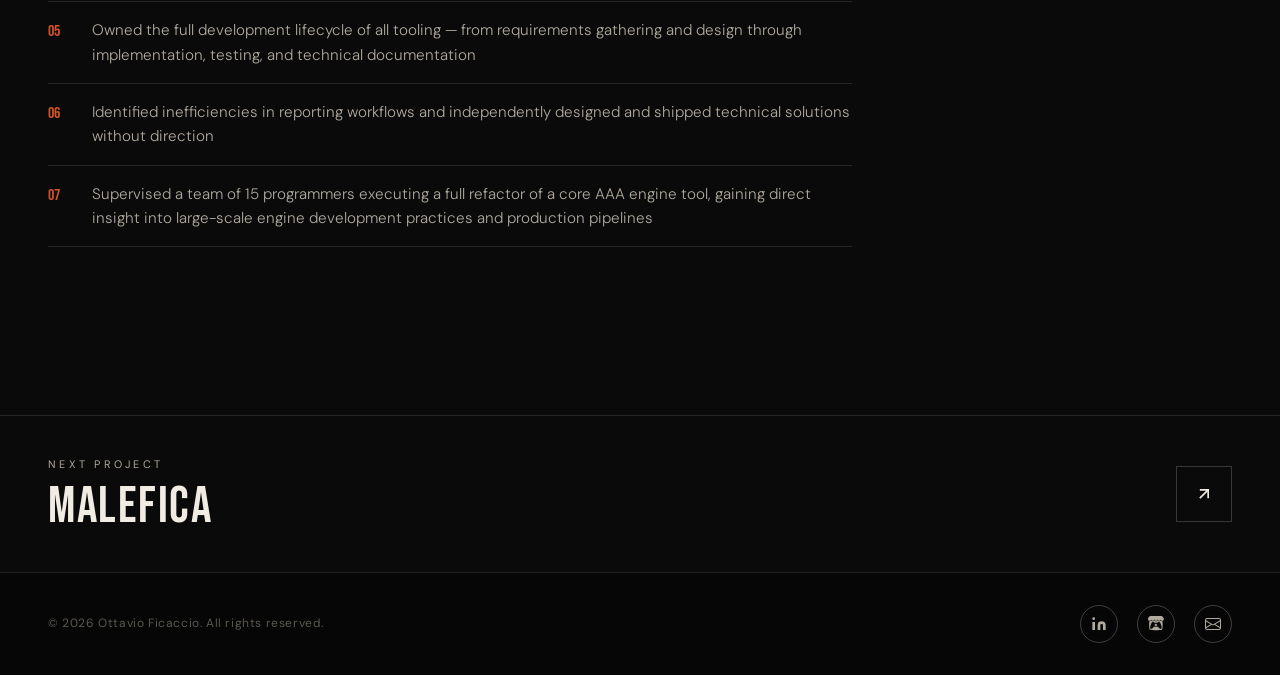
==== commit 9c909309: "Anvil project page" ====
--- a/projects/anvil.html
+++ b/projects/anvil.html
@@ -732,20 +732,24 @@
     <!-- OVERVIEW -->
     <div class="content-section">
       <p class="section-label">Overview</p>
-      <h2 class="section-heading">About the Project</h2>
+      <h2 class="section-heading">About the Anvil Management Toolkit</h2>
       <div class="overview-text">
         <!--
           TODO: Replace this text with your own project overview.
           Describe: what the game is, your goals, the context (jam, solo, team, class), and any key challenges.
         -->
         <p>
-          Describe what your project is about here. What was the concept? What were you
-          trying to achieve or learn? What makes this project interesting or unique?
+          The Anvil Management Toolkit is a suite of tools, documentation, and dashboards
+          developed to support the management team of Ubisoft's Anvil Game Engine. It aims
+          to centralize and standardize production processes across a 400 person department.
         </p>
         <p>
-          You can also talk about the context — was this a game jam, a solo passion project,
-          a university assignment, or a professional production? Add any relevant background
-          that helps the reader understand the scope and constraints.
+          Over the course of my internship I designed and shipped a full wiki of documentation of standards for
+          the management team and 3 different automated Power BI reports aggregating and presenting
+          data from multiple SQL databases. Alongside the tooling work I also performed routine data
+          analysis of team performance, contributed to sprint and milestone planning, identified 
+          and highlighted dependencies, and gained hands-on insight into how production pipelines
+          operate at AAA scale.
         </p>
       </div>
     </div>
@@ -761,28 +765,32 @@
           Add or remove items as needed.
         -->
         <li>
-          <span class="task-num">01</span>
-          <span>Describe a specific task or responsibility here — e.g. "Designed and implemented the player controller with support for keyboard, mouse, and gamepad input."</span>
+            <span class="task-num">01</span>
+            <span>Developed 3 Power BI dashboards actively used by Project Managers, Associate Producers, and Directors, eliminating manual reporting workflows</span>
         </li>
         <li>
-          <span class="task-num">02</span>
-          <span>Another task — e.g. "Built an AI behaviour system using behaviour trees, blackboards, and custom perception queries."</span>
+            <span class="task-num">02</span>
+            <span>Designed and optimized data models using DAX and Power Query (M), measurably improving query performance and reducing report load times</span>
         </li>
         <li>
-          <span class="task-num">03</span>
-          <span>Another task — e.g. "Designed the core game loop and win/loss conditions, including a capture-point conquest mode."</span>
+            <span class="task-num">03</span>
+            <span>Integrated data pipelines across multiple SQL databases and spreadsheets into unified, production-ready reporting systems</span>
         </li>
         <li>
-          <span class="task-num">04</span>
-          <span>Another task — e.g. "Created and iterated on a large open level using landscape sculpting, foliage placement, and modular assets."</span>
+            <span class="task-num">04</span>
+            <span>Engineered a centralized documentation platform on Confluence using HTML and CSS, and extended its functionality with custom JavaScript components beyond native capabilities</span>
         </li>
         <li>
-          <span class="task-num">05</span>
-          <span>Another task — e.g. "Implemented UI systems for player HUD, minimap, and objective tracking."</span>
+            <span class="task-num">05</span>
+            <span>Owned the full development lifecycle of all tooling — from requirements gathering and design through implementation, testing, and technical documentation</span>
         </li>
         <li>
-          <span class="task-num">06</span>
-          <span>Add or remove list items as needed for your specific project.</span>
+            <span class="task-num">06</span>
+            <span>Identified inefficiencies in reporting workflows and independently designed and shipped technical solutions without direction</span>
+        </li>
+        <li>
+            <span class="task-num">07</span>
+            <span>Supervised a team of 15 programmers executing a full refactor of a core AAA engine tool, gaining direct insight into large-scale engine development practices and production pipelines</span>
         </li>
       </ul>
     </div>
@@ -821,45 +829,38 @@
       <div class="meta-title">Project Info</div>
 
       <!-- TODO: Edit each meta-val with your project's details -->
-      <div class="meta-row">
-        <span class="meta-key">Platform</span>
-        <span class="meta-val">PC</span>
-      </div>
 
       <div class="meta-row">
         <span class="meta-key">Software</span>
-        <span class="meta-val">Unreal Engine 5</span>
+        <span class="meta-val">Jira, Miro, Power BI, Confluence</span>
       </div>
 
       <div class="meta-row">
         <span class="meta-key">Duration</span>
-        <span class="meta-val">3 Months</span>
-      </div>
-
-      <div class="meta-row">
-        <span class="meta-key">Team Size</span>
-        <span class="meta-val">Solo</span>
+        <span class="meta-val">4 Months</span>
       </div>
 
       <div class="meta-row">
         <span class="meta-key">My Role</span>
-        <span class="meta-val">Game Designer &amp; Programmer</span>
+        <span class="meta-val">Project Manager Intern</span>
       </div>
 
       <div class="meta-row">
         <span class="meta-key">Status</span>
-        <span class="meta-val">Prototype / Shipped / In Development</span>
+        <span class="meta-val">Shipped</span>
       </div>
 
       <div class="meta-row">
         <span class="meta-key">Skills Used</span>
         <div class="meta-tags">
           <!-- Add or remove tags to match your project -->
-          <span class="tag">Blueprints</span>
-          <span class="tag">C++</span>
-          <span class="tag">AI Design</span>
-          <span class="tag">Level Design</span>
-          <span class="tag">UI</span>
+          <span class="tag">AAA Agile Development</span>
+          <span class="tag">DAX</span>
+          <span class="tag">SQL</span>
+          <span class="tag">HTML</span>
+          <span class="tag">CSS</span>
+          <span class="tag">UI/UX Design</span>
+          <span class="tag">Tools Development</span>
         </div>
       </div>
 
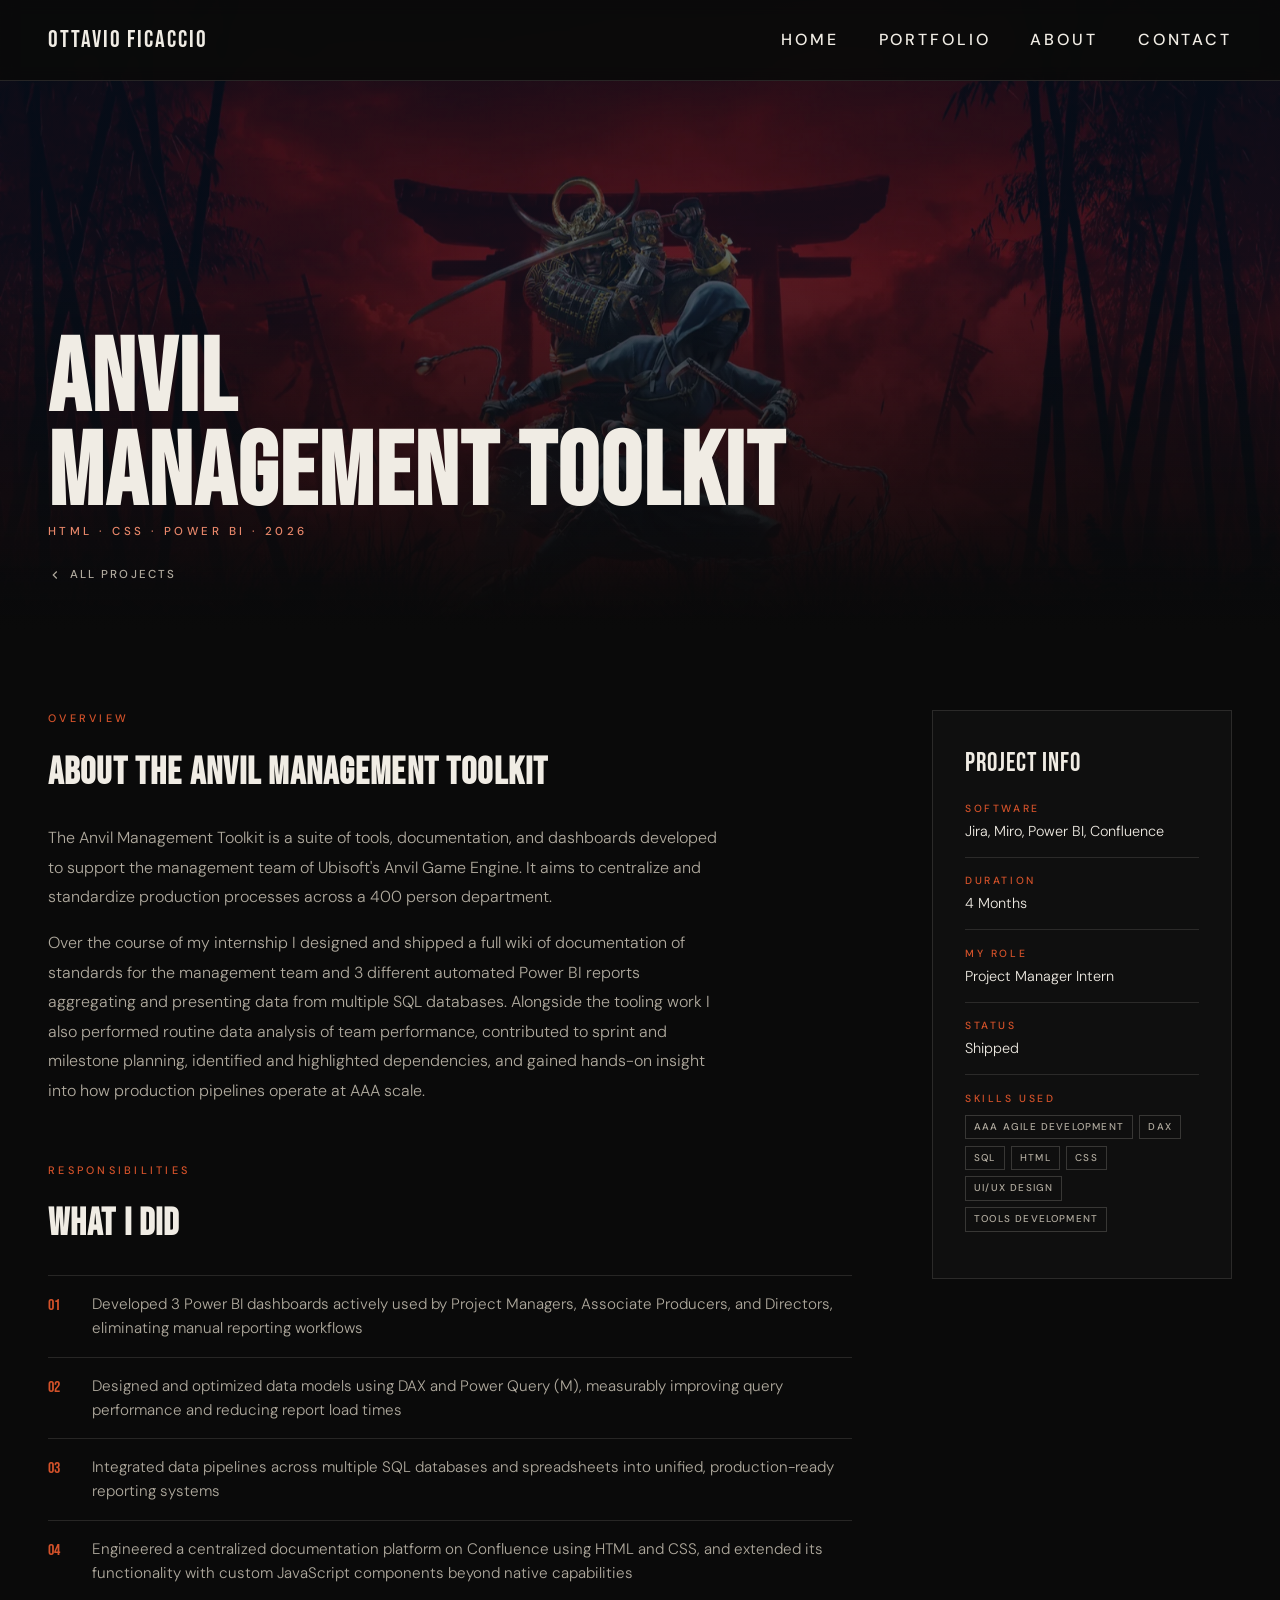
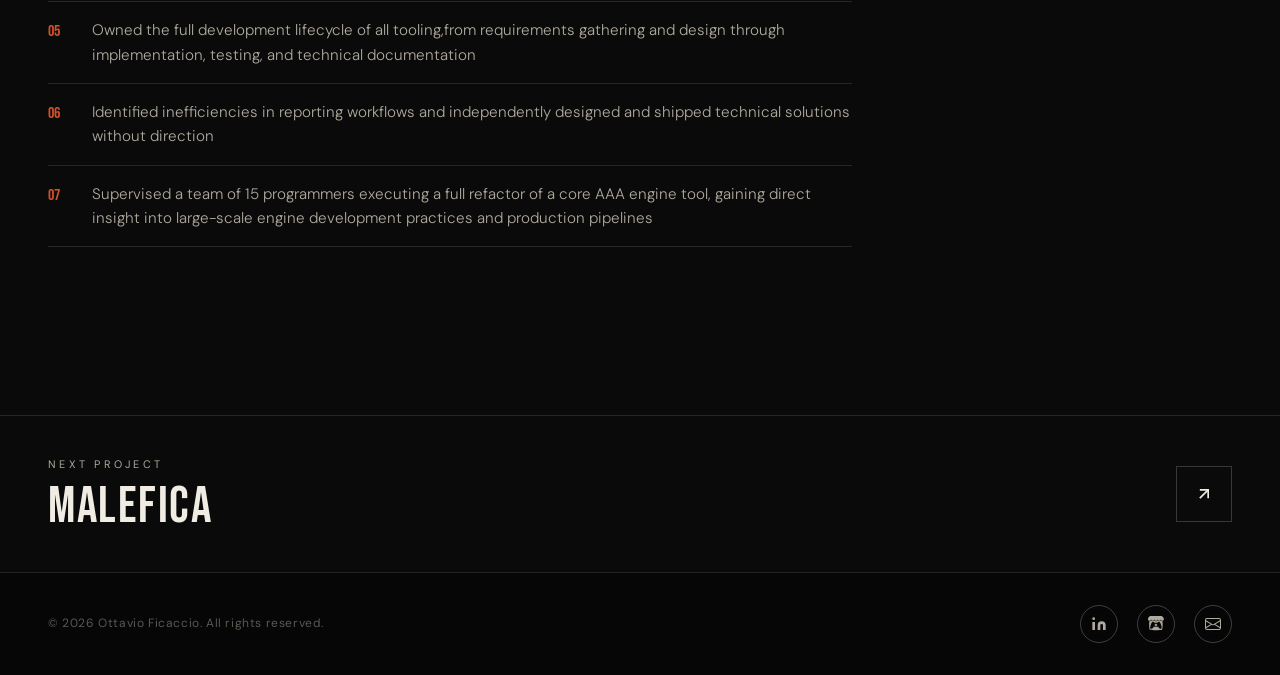
==== commit 4b7bf8cd: "Update resume, fix spelling mistakes, and content adjustments" ====
--- a/projects/anvil.html
+++ b/projects/anvil.html
@@ -7,763 +7,76 @@
 <link rel="preconnect" href="https://fonts.googleapis.com" />
 <link rel="preconnect" href="https://fonts.gstatic.com" crossorigin />
 <link href="https://fonts.googleapis.com/css2?family=Bebas+Neue&family=DM+Sans:ital,opsz,wght@0,9..40,300;0,9..40,400;0,9..40,500;1,9..40,300&display=swap" rel="stylesheet" />
-
-<style>
-  *, *::before, *::after { box-sizing: border-box; margin: 0; padding: 0; }
-
-  :root {
-    --black: #0a0a0a;
-    --off-white: #f0ece4;
-    --warm-gray: #b0aa9e;
-    --accent: #d4522a;
-    --accent-light: #e8876a;
-    --card-bg: #141414;
-    --border: rgba(240,236,228,0.12);
-    --font-display: 'Bebas Neue', sans-serif;
-    --font-body: 'DM Sans', sans-serif;
-  }
-
-  html { 
-    scroll-behavior: smooth; 
-    overscroll-behavior: none;
-  }
-
-  body {
-    background: var(--black);
-    color: var(--off-white);
-    font-family: var(--font-body);
-    font-size: 16px;
-    line-height: 1.65;
-    overflow-x: hidden;
-  }
-
-  /* ── NAV ── */
-  nav {
-    position: fixed;
-    top: 0; left: 0; right: 0;
-    z-index: 100;
-    display: flex;
-    align-items: center;
-    justify-content: space-between;
-    padding: 1.25rem 3rem;
-    background: rgba(10,10,10,0.92);
-    backdrop-filter: blur(8px);
-    border-bottom: 1px solid var(--border);
-  }
-
-  .nav-logo {
-    font-family: var(--font-display);
-    font-size: 1.5rem;
-    letter-spacing: 0.08em;
-    color: var(--off-white);
-    text-decoration: none;
-  }
-
-  .nav-links {
-    display: flex;
-    gap: 2.5rem;
-    list-style: none;
-  }
-
-  .nav-links a {
-    font-size: 1.0rem;
-    font-weight: 500;
-    letter-spacing: 0.18em;
-    text-transform: uppercase;
-    color: var(--off-white);
-    text-decoration: none;
-    transition: color 0.2s;
-  }
-
-  .nav-links a:hover { color: var(--accent-light); }
-
-  /* ── HERO BANNER ── */
-  .project-hero {
-    position: relative;
-    height: 70vh;
-    min-height: 420px;
-    display: flex;
-    align-items: flex-end;
-    overflow: hidden;
-    margin-top: 0;
-    padding-top: 72px; /* nav height */
-  }
-
-  .hero-bg {
-    position: absolute;
-    inset: 0;
-    /* TODO: Replace with your project's key art:
-       background-image: url('project-hero.jpg');
-       background-size: cover;
-       background-position: center; */
+<link rel="stylesheet" href="../styles/project.css" />
+
+<style>    
+.hero-bg {
     background-image: url('../assets/anvil/ac-shadows-filter.png');
     background-size: cover;
     background-position: center; 
-    transform: scale(1.03);
-    animation: heroZoom 10s ease-out forwards;
-  }
-
-  @keyframes heroZoom {
-    from { transform: scale(1.06); }
-    to   { transform: scale(1.0); }
-  }
-
-  .hero-overlay {
-    position: absolute;
-    inset: 0;
-    background: linear-gradient(to top, rgba(10,10,10,1) 0%, rgba(10,10,10,0.15) 60%);
-  }
-
-  .project-hero-content {
-    position: relative;
-    z-index: 2;
-    padding: 0 3rem 2.5rem;
-    width: 100%;
-    animation: fadeUp 0.8s 0.2s both;
-  }
-
-  @keyframes fadeUp {
-    from { opacity: 0; transform: translateY(20px); }
-    to   { opacity: 1; transform: translateY(0); }
-  }
-
-  .back-link {
-    display: inline-flex;
-    align-items: center;
-    gap: 0.5rem;
-    font-size: 0.72rem;
-    font-weight: 500;
-    letter-spacing: 0.18em;
-    text-transform: uppercase;
-    color: var(--warm-gray);
-    text-decoration: none;
-    margin-top: 1rem;
-    transition: color 0.2s;
-  }
-
-  .back-link:hover { color: var(--off-white); }
-  .back-link svg { width: 14px; height: 14px; stroke: currentColor; fill: none; stroke-width: 2; }
-
-  .project-eyebrow {
-    font-size: 0.72rem;
-    font-weight: 500;
-    letter-spacing: 0.3em;
-    text-transform: uppercase;
-    color: var(--accent-light);
-    margin-bottom: 0.5rem;
-    display: block;
-  }
-
-  .project-title {
-    font-family: var(--font-display);
-    font-size: clamp(3rem, 8vw, 7rem);
-    line-height: 0.92;
-    letter-spacing: 0.02em;
-    color: var(--off-white);
-    max-width: 800px;
-  }
-
-  /* ── MAIN LAYOUT ── */
-  .project-body {
-    max-width: 1280px;
-    margin: 0 auto;
-    padding: 5rem 3rem 7rem;
-    display: grid;
-    grid-template-columns: 1fr 300px;
-    gap: 5rem;
-    align-items: start;
-  }
-
-  /* ── SLIDESHOW ── */
-  .slideshow {
-    width: 100%;
-    margin-bottom: 3.5rem;
-  }
-
-  .slide-main {
-    width: 100%;
-    aspect-ratio: 16/9;
-    overflow: hidden;
-    background: #111;
-    position: relative;
-  }
-
-  .slide-main img {
-    width: 100%;
-    height: 100%;
-    object-fit: cover;
-    display: block;
-    filter: brightness(0.9);
-    transition: opacity 0.4s ease;
-  }
-
-  /* Placeholder when no image */
-  .slide-placeholder {
-    width: 100%;
-    height: 100%;
-    display: flex;
-    align-items: center;
-    justify-content: center;
-    font-family: var(--font-display);
-    font-size: 1rem;
-    letter-spacing: 0.25em;
-    color: rgba(240,236,228,0.2);
-    background: #111;
-  }
-
-  .slide-controls {
-    display: flex;
-    align-items: center;
-    gap: 0;
-    margin-top: 1px;
-  }
-
-  .slide-btn {
-    background: #111;
-    border: none;
-    border-right: 1px solid var(--border);
-    color: var(--warm-gray);
-    width: 48px; height: 48px;
-    cursor: pointer;
-    display: flex;
-    align-items: center;
-    justify-content: center;
-    transition: background 0.2s, color 0.2s;
-    flex-shrink: 0;
-  }
-
-  .slide-btn:hover { background: var(--accent); color: var(--off-white); }
-  .slide-btn svg { width: 16px; height: 16px; stroke: currentColor; fill: none; stroke-width: 2; }
-
-  .slide-counter {
-    font-size: 0.72rem;
-    letter-spacing: 0.2em;
-    color: var(--warm-gray);
-    padding: 0 1rem;
-    flex: 1;
-    background: #111;
-    height: 48px;
-    display: flex;
-    align-items: center;
-  }
-
-  .slide-dots {
-    display: flex;
-    gap: 6px;
-    align-items: center;
-    padding: 0 1rem;
-    background: #111;
-    height: 48px;
-  }
-
-  .dot {
-    width: 5px; height: 5px;
-    border-radius: 50%;
-    background: rgba(176,170,158,0.25);
-    cursor: pointer;
-    transition: background 0.2s, transform 0.2s;
-    border: none;
-  }
-
-  .dot.active {
-    background: var(--accent);
-    transform: scale(1.4);
-  }
-
-  /* Thumbnail strip */
-  .slide-thumbs {
-    display: flex;
-    gap: 1px;
-    margin-top: 1px;
-    overflow-x: auto;
-    scrollbar-width: none;
-  }
-
-  .slide-thumbs::-webkit-scrollbar { display: none; }
-
-  .thumb {
-    flex-shrink: 0;
-    width: 100px; height: 60px;
-    overflow: hidden;
-    cursor: pointer;
-    opacity: 0.45;
-    transition: opacity 0.2s;
-    border: none;
-    padding: 0;
-    background: #181818;
-    display: flex;
-    align-items: center;
-    justify-content: center;
-    font-family: var(--font-display);
-    font-size: 0.6rem;
-    letter-spacing: 0.1em;
-    color: rgba(240,236,228,0.3);
-  }
-
-  .thumb img { width: 100%; height: 100%; object-fit: cover; display: block; }
-  .thumb.active, .thumb:hover { opacity: 1; }
-  .thumb.active { outline: 1px solid var(--accent); }
-
-  /* ── OVERVIEW + TASKS ── */
-  .content-section { margin-bottom: 3.5rem; }
-
-  .section-label {
-    font-size: 0.68rem;
-    font-weight: 500;
-    letter-spacing: 0.3em;
-    text-transform: uppercase;
-    color: var(--accent);
-    margin-bottom: 0.8rem;
-  }
-
-  .section-heading {
-    font-family: var(--font-display);
-    font-size: 2.4rem;
-    letter-spacing: 0.03em;
-    color: var(--off-white);
-    margin-bottom: 1.2rem;
-  }
-
-  .overview-text {
-    font-size: 1rem;
-    font-weight: 300;
-    color: var(--warm-gray);
-    line-height: 1.85;
-    max-width: 680px;
-  }
-
-  .overview-text p + p { margin-top: 1rem; }
-
-  .overview-text strong {
-    font-weight: 500;
-    color: var(--off-white);
-  }
-
-  /* Task list */
-  .task-list {
-    list-style: none;
-    display: flex;
-    flex-direction: column;
-    gap: 0;
-  }
-
-  .task-list li {
-    display: flex;
-    align-items: flex-start;
-    gap: 1rem;
-    padding: 1rem 0;
-    border-bottom: 1px solid var(--border);
-    font-size: 0.95rem;
-    font-weight: 300;
-    color: var(--warm-gray);
-    line-height: 1.6;
-    transition: color 0.2s;
-  }
-
-  .task-list li:first-child { border-top: 1px solid var(--border); }
-  .task-list li:hover { color: var(--off-white); }
-
-  .task-num {
-    font-family: var(--font-display);
-    font-size: 1rem;
-    color: var(--accent);
-    min-width: 28px;
-    margin-top: 1px;
-  }
-
-  /* ── VIDEO ── */
-  .video-section { margin-bottom: 3.5rem; }
-
-  .video-wrap {
-    position: relative;
-    width: 100%;
-    aspect-ratio: 16/9;
-    background: #111;
-    overflow: hidden;
-  }
-
-  .video-wrap iframe {
-    position: absolute;
-    inset: 0;
-    width: 100%;
-    height: 100%;
-    border: none;
-  }
-
-  /* Video placeholder (before URL is set) */
-  .video-placeholder {
-    width: 100%;
-    height: 100%;
-    display: flex;
-    flex-direction: column;
-    align-items: center;
-    justify-content: center;
-    gap: 1rem;
-    color: var(--warm-gray);
-    background: #111;
-  }
-
-  .video-placeholder svg { width: 48px; height: 48px; stroke: var(--accent); fill: none; stroke-width: 1.5; opacity: 0.7; }
-
-  .video-placeholder p {
-    font-size: 0.78rem;
-    letter-spacing: 0.18em;
-    text-transform: uppercase;
-  }
-
-  /* ── SIDEBAR (METADATA) ── */
-  .sidebar {
-    position: sticky;
-    top: 100px;
-    animation: fadeUp 0.8s 0.4s both;
-  }
-
-  .meta-card {
-    background: #0f0f0f;
-    border: 1px solid var(--border);
-    padding: 2rem;
-  }
-
-  .meta-title {
-    font-family: var(--font-display);
-    font-size: 1.6rem;
-    letter-spacing: 0.04em;
-    color: var(--off-white);
-  }
-
-  .meta-row {
-    padding: 0.9rem 0;
-    border-bottom: 1px solid var(--border);
-    display: flex;
-    flex-direction: column;
-    gap: 0.25rem;
-  }
-
-  .meta-row:last-of-type { border-bottom: none; }
-
-  .meta-key {
-    font-size: 0.65rem;
-    font-weight: 500;
-    letter-spacing: 0.25em;
-    text-transform: uppercase;
-    color: var(--accent);
-  }
-
-  .meta-val {
-    font-size: 0.9rem;
-    font-weight: 300;
-    color: var(--off-white);
-    line-height: 1.5;
-  }
-
-  .meta-tags {
-    display: flex;
-    flex-wrap: wrap;
-    gap: 0.4rem;
-    margin-top: 0.25rem;
-  }
-
-  .tag {
-    font-size: 0.62rem;
-    font-weight: 500;
-    letter-spacing: 0.12em;
-    text-transform: uppercase;
-    padding: 3px 8px;
-    border: 1px solid rgba(240,236,228,0.18);
-    color: var(--warm-gray);
-  }
-
-  /* Links in sidebar */
-  .meta-links {
-    margin-top: 1.8rem;
-    display: flex;
-    flex-direction: column;
-    gap: 0.6rem;
-  }
-
-  .btn {
-    display: inline-flex;
-    align-items: center;
-    justify-content: center;
-    gap: 0.6rem;
-    font-size: 0.75rem;
-    font-weight: 500;
-    letter-spacing: 0.18em;
-    text-transform: uppercase;
-    color: var(--off-white);
-    text-decoration: none;
-    border: 1px solid rgba(240,236,228,0.25);
-    padding: 0.75rem 1.2rem;
-    transition: background 0.2s, border-color 0.2s;
-    text-align: center;
-    font-family: var(--font-body);
-    cursor: pointer;
-    background: none;
-    width: 100%;
-  }
-
-  .btn:hover { background: var(--accent); border-color: var(--accent); }
-  .btn.primary { background: var(--accent); border-color: var(--accent); }
-  .btn.primary:hover { background: #b8421f; border-color: #b8421f; }
-  .btn svg { width: 13px; height: 13px; stroke: currentColor; fill: none; stroke-width: 2; }
-
-  /* ── NEXT PROJECT ── */
-  .next-project {
-    border-top: 1px solid var(--border);
-    padding: 0 3rem;
-    max-width: 1280px;
-    margin: 0 auto 0;
-  }
-
-  .next-project-link {
-    display: flex;
-    align-items: center;
-    justify-content: space-between;
-    padding: 2.5rem 0;
-    text-decoration: none;
-    color: inherit;
-    gap: 2rem;
-    transition: gap 0.3s ease;
-  }
-
-  .next-project-link:hover { gap: 1.5rem; }
-
-  .next-label {
-    font-size: 0.68rem;
-    letter-spacing: 0.3em;
-    text-transform: uppercase;
-    color: var(--warm-gray);
-    margin-bottom: 0.4rem;
-  }
-
-  .next-title {
-    font-family: var(--font-display);
-    font-size: clamp(1.8rem, 4vw, 3.2rem);
-    letter-spacing: 0.03em;
-    color: var(--off-white);
-    line-height: 1;
-  }
-
-  .next-arrow {
-    flex-shrink: 0;
-    width: 56px; height: 56px;
-    border: 1px solid rgba(240,236,228,0.2);
-    display: flex;
-    align-items: center;
-    justify-content: center;
-    transition: background 0.2s, border-color 0.2s;
-  }
-
-  .next-project-link:hover .next-arrow {
-    background: var(--accent);
-    border-color: var(--accent);
-  }
-
-  .next-arrow svg { width: 20px; height: 20px; stroke: var(--off-white); fill: none; stroke-width: 2; }
-
-  /* ── FOOTER ── */
-  footer {
-    background: #060606;
-    border-top: 1px solid var(--border);
-    padding: 2rem 3rem;
-    display: flex;
-    align-items: center;
-    justify-content: space-between;
-    flex-wrap: wrap;
-    gap: 1rem;
-    margin-top: 0;
-  }
-
-  .footer-copy {
-    font-size: 0.75rem;
-    color: rgba(176,170,158,0.5);
-    letter-spacing: 0.05em;
-  }
-
-  .footer-nav {
-    display: flex;
-    gap: 2rem;
-    list-style: none;
-  }
-
-  .footer-nav a {
-    font-size: 0.72rem;
-    letter-spacing: 0.15em;
-    text-transform: uppercase;
-    color: rgba(176,170,158,0.4);
-    text-decoration: none;
-    transition: color 0.2s;
-  }
-
-  .footer-nav a:hover { color: var(--off-white); }
-
-
-  .footer-socials {
-    display: flex;
-    gap: 1.2rem;
-    width: 50%;
-    justify-content: right;
-  }
-
-  .footer-socials a {
-    width: 38px; height: 38px;
-    border: 1px solid rgba(240,236,228,0.25);
-    border-radius: 50%;
-    display: flex;
-    align-items: center;
-    justify-content: center;
-    backdrop-filter: blur(15px);
-    color: var(--warm-gray);
-    text-decoration: none;
-    transition: border-color 0.2s, color 0.2s, background 0.2s;
-  }
-
-  .footer-socials a:hover {
-    border-color: var(--accent);
-    color: var(--off-white);
-    background: rgba(212,82,42,0.15);
-  }
-
-  .footer-socials svg { width: 16px; height: 16px; fill: currentColor; }
-
-  /* ── RESPONSIVE ── */
-  @media (max-width: 1024px) {
-    .project-body {
-      grid-template-columns: 1fr;
-      gap: 3rem;
-      padding: 3.5rem 2rem 5rem;
-    }
-    .sidebar { position: static; }
-    .meta-card { display: grid; grid-template-columns: 1fr 1fr; gap: 0 2rem; }
-    .meta-title { grid-column: span 2; }
-    .meta-links { grid-column: span 2; flex-direction: row; }
-    .btn { width: auto; }
-  }
-
-  @media (max-width: 768px) {
-    nav { padding: 1.2rem 1.5rem; }
-    .nav-links { display: none; }
-    .project-hero-content { padding: 0 1.5rem 2.5rem; }
-    .project-body { padding: 2.5rem 1.5rem 4rem; }
-    .meta-card { display: block; }
-    .meta-links { flex-direction: column; }
-    .btn { width: 100%; }
-    .next-project { padding: 0 1.5rem; }
-    footer { padding: 1.5rem; }
-  }
+}
 </style>
 </head>
 <body>
 
 <!-- ── NAV ── -->
 <nav>
-  <!-- Update href to point to your homepage file -->
-  <a href="../index.html" class="nav-logo">OTTAVIO FICACCIO</a>
-  <ul class="nav-links">
+<!-- Update href to point to your homepage file -->
+<a href="../index.html" class="nav-logo">OTTAVIO FICACCIO</a>
+<ul class="nav-links">
     <li><a href="../index.html">Home</a></li>
     <li><a href="../index.html#portfolio">Portfolio</a></li>
     <li><a href="../index.html#about">About</a></li>
     <li><a href="../index.html#contact">Contact</a></li>
-  </ul>
+</ul>
 </nav>
 
 <!-- ── HERO ── -->
 <header class="project-hero">
-  <!-- TO ADD YOUR OWN HERO IMAGE:
-       Add to .hero-bg style: background-image: url('your-project-hero.jpg');
-  -->
-  <div class="hero-bg"></div>
-  <div class="hero-overlay"></div>
-  <div class="project-hero-content">
-    <!-- TODO: Replace with your project title -->
+<div class="hero-bg"></div>
+<div class="hero-overlay"></div>
+<div class="project-hero-content">
     <h1 class="project-title">Anvil<br>Management Toolkit</h1>
-    <!-- TODO: Replace with your project's platform/type label -->
     <span class="project-eyebrow">HTML · CSS · Power BI · 2026</span>
     <a href="../index.html#portfolio" class="back-link">
         <svg viewBox="0 0 24 24"><polyline points="15 18 9 12 15 6"/></svg>
         All Projects
     </a>
-  </div>
+</div>
 </header>
 
 <!-- ── MAIN CONTENT ── -->
 <div class="project-body">
 
-  <!-- LEFT COLUMN -->
-  <main>
-
-    <!-- SLIDESHOW -->
-    <!-- 
-    <div class="slideshow" id="slideshow">
-      <div class="slide-main" id="slideMain">
-        
-          INSTRUCTIONS — Images slideshow:
-          Replace the placeholder divs below with <img> tags for each screenshot.
-          The JS reads all children of #slideMain — swap in real images like:
-          <img src="screenshot-1.jpg" alt="Gameplay screenshot 1" />
-          <img src="screenshot-2.jpg" alt="AI behaviour tree" />
-          etc.
-          Only the active slide is shown; the rest are hidden by JS.
-
-          TODO: Input game images/gifs
-        
-        <div class="slide-placeholder" data-slide="1">SCREENSHOT 1 — ADD IMAGE</div>
-        <div class="slide-placeholder" data-slide="2">SCREENSHOT 2 — ADD IMAGE</div>
-        <div class="slide-placeholder" data-slide="3">SCREENSHOT 3 — ADD IMAGE</div>
-        <div class="slide-placeholder" data-slide="4">SCREENSHOT 4 — ADD IMAGE</div>
-        <div class="slide-placeholder" data-slide="5">SCREENSHOT 5 — ADD IMAGE</div>
-      </div>
-
-      <div class="slide-controls">
-        <button class="slide-btn" id="prevBtn" aria-label="Previous slide">
-          <svg viewBox="0 0 24 24"><polyline points="15 18 9 12 15 6"/></svg>
-        </button>
-        <button class="slide-btn" id="nextBtn" aria-label="Next slide" style="border-right:none;border-left:1px solid var(--border);">
-          <svg viewBox="0 0 24 24"><polyline points="9 18 15 12 9 6"/></svg>
-        </button>
-        <span class="slide-counter" id="slideCounter">1 / 5</span>
-        <div class="slide-dots" id="slideDots"></div>
-      </div>
-
-      <div class="slide-thumbs" id="slideThumbs"></div>
-    </div>
-    -->
+<!-- LEFT COLUMN -->
+<main>
 
     <!-- OVERVIEW -->
     <div class="content-section">
-      <p class="section-label">Overview</p>
-      <h2 class="section-heading">About the Anvil Management Toolkit</h2>
-      <div class="overview-text">
-        <!--
-          TODO: Replace this text with your own project overview.
-          Describe: what the game is, your goals, the context (jam, solo, team, class), and any key challenges.
-        -->
+    <p class="section-label">Overview</p>
+    <h2 class="section-heading">About the Anvil Management Toolkit</h2>
+    <div class="overview-text">
         <p>
-          The Anvil Management Toolkit is a suite of tools, documentation, and dashboards
-          developed to support the management team of Ubisoft's Anvil Game Engine. It aims
-          to centralize and standardize production processes across a 400 person department.
+        The Anvil Management Toolkit is a suite of tools, documentation, and dashboards
+        developed to support the management team of Ubisoft's Anvil Game Engine. It aims
+        to centralize and standardize production processes across a 400 person department.
         </p>
         <p>
-          Over the course of my internship I designed and shipped a full wiki of documentation of standards for
-          the management team and 3 different automated Power BI reports aggregating and presenting
-          data from multiple SQL databases. Alongside the tooling work I also performed routine data
-          analysis of team performance, contributed to sprint and milestone planning, identified 
-          and highlighted dependencies, and gained hands-on insight into how production pipelines
-          operate at AAA scale.
+        Over the course of my internship I designed and shipped a full wiki of documentation of standards for
+        the management team and 3 different automated Power BI reports aggregating and presenting
+        data from multiple SQL databases. Alongside the tooling work I also performed routine data
+        analysis of team performance, contributed to sprint and milestone planning, identified 
+        and highlighted dependencies, and gained hands-on insight into how production pipelines
+        operate at AAA scale.
         </p>
-      </div>
+    </div>
     </div>
 
     <!-- TASKS / RESPONSIBILITIES -->
     <div class="content-section">
-      <p class="section-label">Responsibilities</p>
-      <h2 class="section-heading">What I Did</h2>
-      <ul class="task-list" id="taskList">
-        <!--
-          TODO: Replace each <li> with your actual tasks.
-          Keep them specific and action-oriented.
-          Add or remove items as needed.
-        -->
+    <p class="section-label">Responsibilities</p>
+    <h2 class="section-heading">What I Did</h2>
+    <ul class="task-list" id="taskList">
         <li>
             <span class="task-num">01</span>
             <span>Developed 3 Power BI dashboards actively used by Project Managers, Associate Producers, and Directors, eliminating manual reporting workflows</span>
@@ -782,7 +95,7 @@
         </li>
         <li>
             <span class="task-num">05</span>
-            <span>Owned the full development lifecycle of all tooling — from requirements gathering and design through implementation, testing, and technical documentation</span>
+            <span>Owned the full development lifecycle of all tooling,from requirements gathering and design through implementation, testing, and technical documentation</span>
         </li>
         <li>
             <span class="task-num">06</span>
@@ -792,114 +105,71 @@
             <span class="task-num">07</span>
             <span>Supervised a team of 15 programmers executing a full refactor of a core AAA engine tool, gaining direct insight into large-scale engine development practices and production pipelines</span>
         </li>
-      </ul>
-    </div>
-
-    <!-- GAMEPLAY VIDEO -->
-    <!--
-    <div class="video-section">
-      <p class="section-label">Gameplay</p>
-      <h2 class="section-heading">Video</h2>
-      <div class="video-wrap">
-          TODO: TO EMBED A YOUTUBE VIDEO:
-          Replace the placeholder div below with:
-          <iframe src="https://www.youtube.com/embed/YOUR_VIDEO_ID"
-                  title="Gameplay video"
-                  allow="accelerometer; autoplay; clipboard-write; encrypted-media; gyroscope; picture-in-picture"
-                  allowfullscreen></iframe>
-
-          TO EMBED A VIMEO VIDEO:
-          <iframe src="https://player.vimeo.com/video/YOUR_VIDEO_ID"
-                  title="Gameplay video"
-                  allow="autoplay; fullscreen; picture-in-picture"
-                  allowfullscreen></iframe>
-        <div class="video-placeholder">
-          <svg viewBox="0 0 24 24"><circle cx="12" cy="12" r="10"/><polygon points="10 8 16 12 10 16 10 8"/></svg>
-          <p>Add your gameplay video URL above</p>
-        </div>
-      </div>
-    </div>
-    -->
-
-  </main>
-
-  <!-- RIGHT SIDEBAR -->
-  <aside class="sidebar">
+    </ul>
+    </div>
+
+</main>
+
+<!-- RIGHT SIDEBAR -->
+<aside class="sidebar">
     <div class="meta-card">
-      <div class="meta-title">Project Info</div>
-
-      <!-- TODO: Edit each meta-val with your project's details -->
-
-      <div class="meta-row">
+    <div class="meta-title">Project Info</div>
+
+    <div class="meta-row">
         <span class="meta-key">Software</span>
         <span class="meta-val">Jira, Miro, Power BI, Confluence</span>
-      </div>
-
-      <div class="meta-row">
+    </div>
+
+    <div class="meta-row">
         <span class="meta-key">Duration</span>
         <span class="meta-val">4 Months</span>
-      </div>
-
-      <div class="meta-row">
+    </div>
+
+    <div class="meta-row">
         <span class="meta-key">My Role</span>
         <span class="meta-val">Project Manager Intern</span>
-      </div>
-
-      <div class="meta-row">
+    </div>
+
+    <div class="meta-row">
         <span class="meta-key">Status</span>
         <span class="meta-val">Shipped</span>
-      </div>
-
-      <div class="meta-row">
+    </div>
+
+    <div class="meta-row">
         <span class="meta-key">Skills Used</span>
         <div class="meta-tags">
-          <!-- Add or remove tags to match your project -->
-          <span class="tag">AAA Agile Development</span>
-          <span class="tag">DAX</span>
-          <span class="tag">SQL</span>
-          <span class="tag">HTML</span>
-          <span class="tag">CSS</span>
-          <span class="tag">UI/UX Design</span>
-          <span class="tag">Tools Development</span>
+            
+        <span class="tag">AAA Agile Development</span>
+        <span class="tag">DAX</span>
+        <span class="tag">SQL</span>
+        <span class="tag">HTML</span>
+        <span class="tag">CSS</span>
+        <span class="tag">UI/UX Design</span>
+        <span class="tag">Tools Development</span>
         </div>
-      </div>
-
-      <!-- Optional links — remove any you don't need -->
-      <!--
-      <div class="meta-links">
-        <a href="#" class="btn primary">
-          Play / Download
-          <svg viewBox="0 0 24 24"><path d="M21 15v4a2 2 0 0 1-2 2H5a2 2 0 0 1-2-2v-4"/><polyline points="7 10 12 15 17 10"/><line x1="12" y1="15" x2="12" y2="3"/></svg>
-        </a>
-        <a href="#" class="btn">
-          View on GitHub
-          <svg viewBox="0 0 24 24"><path d="M9 19c-5 1.5-5-2.5-7-3m14 6v-3.87a3.37 3.37 0 0 0-.94-2.61c3.14-.35 6.44-1.54 6.44-7A5.44 5.44 0 0 0 20 4.77 5.07 5.07 0 0 0 19.91 1S18.73.65 16 2.48a13.38 13.38 0 0 0-7 0C6.27.65 5.09 1 5.09 1A5.07 5.07 0 0 0 5 4.77a5.44 5.44 0 0 0-1.5 3.78c0 5.42 3.3 6.61 6.44 7A3.37 3.37 0 0 0 9 18.13V22"/></svg>
-        </a>
-      </div>
-      -->
-    </div>
-  </aside>
+    </div>
+    </div>
+</aside>
 
 </div>
 
 <!-- ── NEXT PROJECT ── -->
 <div class="next-project">
-  <!-- Update href, eyebrow, and title for the next project page -->
-  <a href="malefica.html" class="next-project-link">
+<a href="malefica.html" class="next-project-link">
     <div>
-      <p class="next-label">Next Project</p>
-      <p class="next-title">Malefica</p>
+    <p class="next-label">Next Project</p>
+    <p class="next-title">Malefica</p>
     </div>
     <div class="next-arrow">
-      <svg viewBox="0 0 24 24"><line x1="7" y1="17" x2="17" y2="7"/><polyline points="7 7 17 7 17 17"/></svg>
-    </div>
-  </a>
+    <svg viewBox="0 0 24 24"><line x1="7" y1="17" x2="17" y2="7"/><polyline points="7 7 17 7 17 17"/></svg>
+    </div>
+</a>
 </div>
 
 <!-- ── FOOTER ── -->
 <footer>
     <div class="footer-copy-div"><p class="footer-copy">© 2026 Ottavio Ficaccio. All rights reserved.</p></div>
-  <div class="footer-socials">
+<div class="footer-socials">
         <!-- LinkedIn -->
         <a href="https://www.linkedin.com/in/tavio-ficaccio/" aria-label="LinkedIn">
             <svg viewBox="0 0 24 24"><path d="M16 8a6 6 0 0 1 6 6v7h-4v-7a2 2 0 0 0-2-2 2 2 0 0 0-2 2v7h-4v-7a6 6 0 0 1 6-6z"/><rect x="2" y="9" width="4" height="12"/><circle cx="4" cy="4" r="2"/></svg>
@@ -920,16 +190,16 @@
 </footer>
 
 <script>
-  // ── SLIDESHOW ──
-  const mainEl = document.getElementById('slideMain');
-  const slides = Array.from(mainEl.children);
-  const counter = document.getElementById('slideCounter');
-  const dotsEl  = document.getElementById('slideDots');
-  const thumbsEl = document.getElementById('slideThumbs');
-  let current = 0;
-
-  // Build dots and thumbnails from whatever slides exist
-  slides.forEach((slide, i) => {
+// ── SLIDESHOW ──
+const mainEl = document.getElementById('slideMain');
+const slides = Array.from(mainEl.children);
+const counter = document.getElementById('slideCounter');
+const dotsEl  = document.getElementById('slideDots');
+const thumbsEl = document.getElementById('slideThumbs');
+let current = 0;
+
+// Build dots and thumbnails from whatever slides exist
+slides.forEach((slide, i) => {
     // Dot
     const dot = document.createElement('button');
     dot.className = 'dot' + (i === 0 ? ' active' : '');
@@ -944,19 +214,19 @@
     // If the slide has an img child, clone it for the thumb
     const img = slide.tagName === 'IMG' ? slide : slide.querySelector('img');
     if (img) {
-      const tImg = document.createElement('img');
-      tImg.src = img.src;
-      tImg.alt = img.alt || '';
-      thumb.appendChild(tImg);
+    const tImg = document.createElement('img');
+    tImg.src = img.src;
+    tImg.alt = img.alt || '';
+    thumb.appendChild(tImg);
     } else {
-      thumb.textContent = i + 1;
+    thumb.textContent = i + 1;
     }
 
     thumb.addEventListener('click', () => goTo(i));
     thumbsEl.appendChild(thumb);
-  });
-
-  function goTo(n) {
+});
+
+function goTo(n) {
     slides[current].style.display = 'none';
     document.querySelectorAll('.dot')[current].classList.remove('active');
     document.querySelectorAll('.thumb')[current].classList.remove('active');
@@ -970,26 +240,26 @@
 
     // Scroll thumb into view
     document.querySelectorAll('.thumb')[current].scrollIntoView({ behavior: 'smooth', block: 'nearest', inline: 'center' });
-  }
-
-  // Hide all but first on init
-  slides.forEach((s, i) => { if (i !== 0) s.style.display = 'none'; });
-  counter.textContent = '1 / ' + slides.length;
-
-  document.getElementById('prevBtn').addEventListener('click', () => goTo(current - 1));
-  document.getElementById('nextBtn').addEventListener('click', () => goTo(current + 1));
-
-  // Keyboard navigation
-  document.addEventListener('keydown', e => {
+}
+
+// Hide all but first on init
+slides.forEach((s, i) => { if (i !== 0) s.style.display = 'none'; });
+counter.textContent = '1 / ' + slides.length;
+
+document.getElementById('prevBtn').addEventListener('click', () => goTo(current - 1));
+document.getElementById('nextBtn').addEventListener('click', () => goTo(current + 1));
+
+// Keyboard navigation
+document.addEventListener('keydown', e => {
     if (e.key === 'ArrowLeft')  goTo(current - 1);
     if (e.key === 'ArrowRight') goTo(current + 1);
-  });
-
-  // Auto-number task list items
-  const tasks = document.querySelectorAll('#taskList .task-num');
-  tasks.forEach((el, i) => {
+});
+
+// Auto-number task list items
+const tasks = document.querySelectorAll('#taskList .task-num');
+tasks.forEach((el, i) => {
     el.textContent = String(i + 1).padStart(2, '0');
-  });
+});
 </script>
 
 </body>
--- a/styles/project.css
+++ b/styles/project.css
@@ -0,0 +1,650 @@
+
+*, *::before, *::after { box-sizing: border-box; margin: 0; padding: 0; }
+
+:root {
+    --black: #0a0a0a;
+    --off-white: #f0ece4;
+    --warm-gray: #b0aa9e;
+    --accent: #d4522a;
+    --accent-light: #e8876a;
+    --card-bg: #141414;
+    --border: rgba(240,236,228,0.12);
+    --font-display: 'Bebas Neue', sans-serif;
+    --font-body: 'DM Sans', sans-serif;
+}
+
+html { 
+    scroll-behavior: smooth; 
+    overscroll-behavior: none;
+}
+
+body {
+    background: var(--black);
+    color: var(--off-white);
+    font-family: var(--font-body);
+    font-size: 16px;
+    line-height: 1.65;
+    overflow-x: hidden;
+}
+
+/* ── NAV ── */
+nav {
+    position: fixed;
+    top: 0; left: 0; right: 0;
+    z-index: 100;
+    display: flex;
+    align-items: center;
+    justify-content: space-between;
+    padding: 1.25rem 3rem;
+    background: rgba(10,10,10,0.92);
+    backdrop-filter: blur(8px);
+    border-bottom: 1px solid var(--border);
+}
+
+.nav-logo {
+    font-family: var(--font-display);
+    font-size: 1.5rem;
+    letter-spacing: 0.08em;
+    color: var(--off-white);
+    text-decoration: none;
+}
+
+.nav-links {
+    display: flex;
+    gap: 2.5rem;
+    list-style: none;
+}
+
+.nav-links a {
+    font-size: 1.0rem;
+    font-weight: 500;
+    letter-spacing: 0.18em;
+    text-transform: uppercase;
+    color: var(--off-white);
+    text-decoration: none;
+    transition: color 0.2s;
+}
+
+.nav-links a:hover { color: var(--accent-light); }
+
+/* ── HERO BANNER ── */
+.project-hero {
+    position: relative;
+    height: 70vh;
+    min-height: 420px;
+    display: flex;
+    align-items: flex-end;
+    overflow: hidden;
+    margin-top: 0;
+    padding-top: 72px; /* nav height */
+}
+
+.hero-bg {
+    position: absolute;
+    inset: 0;
+    /* TODO: Replace with your project's key art:
+    background-image: url('project-hero.jpg');
+    background-size: cover;
+    background-position: center; */
+    background: linear-gradient(145deg, #1c1c2e 0%, #2d1b4e 50%, #1a1228 100%);
+    transform: scale(1.03);
+    animation: heroZoom 10s ease-out forwards;
+}
+
+@keyframes heroZoom {
+    from { transform: scale(1.06); }
+    to   { transform: scale(1.0); }
+}
+
+.hero-overlay {
+    position: absolute;
+    inset: 0;
+    background: linear-gradient(to top, rgba(10,10,10,1) 0%, rgba(10,10,10,0.15) 60%);
+}
+
+.project-hero-content {
+    position: relative;
+    z-index: 2;
+    padding: 0 3rem 2.5rem;
+    width: 100%;
+    animation: fadeUp 0.8s 0.2s both;
+}
+
+@keyframes fadeUp {
+    from { opacity: 0; transform: translateY(20px); }
+    to   { opacity: 1; transform: translateY(0); }
+}
+
+.back-link {
+    display: inline-flex;
+    align-items: center;
+    gap: 0.5rem;
+    font-size: 0.72rem;
+    font-weight: 500;
+    letter-spacing: 0.18em;
+    text-transform: uppercase;
+    color: var(--warm-gray);
+    text-decoration: none;
+    margin-top: 1rem;
+    transition: color 0.2s;
+}
+
+.back-link:hover { color: var(--off-white); }
+.back-link svg { width: 14px; height: 14px; stroke: currentColor; fill: none; stroke-width: 2; }
+
+.project-eyebrow {
+    font-size: 0.72rem;
+    font-weight: 500;
+    letter-spacing: 0.3em;
+    text-transform: uppercase;
+    color: var(--accent-light);
+    margin-bottom: 0.5rem;
+    display: block;
+}
+
+.project-title {
+    font-family: var(--font-display);
+    font-size: clamp(3rem, 8vw, 7rem);
+    line-height: 0.92;
+    letter-spacing: 0.02em;
+    color: var(--off-white);
+    max-width: 800px;
+}
+
+/* ── MAIN LAYOUT ── */
+.project-body {
+    max-width: 1280px;
+    margin: 0 auto;
+    padding: 5rem 3rem 7rem;
+    display: grid;
+    grid-template-columns: 1fr 300px;
+    gap: 5rem;
+    align-items: start;
+}
+
+/* ── SLIDESHOW ── */
+.slideshow {
+    width: 100%;
+    margin-bottom: 3.5rem;
+}
+
+.slide-main {
+    width: 100%;
+    aspect-ratio: 16/9;
+    overflow: hidden;
+    background: #111;
+    position: relative;
+}
+
+.slide-main img {
+    width: 100%;
+    height: 100%;
+    object-fit: cover;
+    display: block;
+    filter: brightness(0.9);
+    transition: opacity 0.4s ease;
+}
+
+/* Placeholder when no image */
+.slide-placeholder {
+    width: 100%;
+    height: 100%;
+    display: flex;
+    align-items: center;
+    justify-content: center;
+    font-family: var(--font-display);
+    font-size: 1rem;
+    letter-spacing: 0.25em;
+    color: rgba(240,236,228,0.2);
+    background: #111;
+}
+
+.slide-controls {
+    display: flex;
+    align-items: center;
+    gap: 0;
+    margin-top: 1px;
+}
+
+.slide-btn {
+    background: #111;
+    border: none;
+    border-right: 1px solid var(--border);
+    color: var(--warm-gray);
+    width: 48px; height: 48px;
+    cursor: pointer;
+    display: flex;
+    align-items: center;
+    justify-content: center;
+    transition: background 0.2s, color 0.2s;
+    flex-shrink: 0;
+}
+
+.slide-btn:hover { background: var(--accent); color: var(--off-white); }
+.slide-btn svg { width: 16px; height: 16px; stroke: currentColor; fill: none; stroke-width: 2; }
+
+.slide-counter {
+    font-size: 0.72rem;
+    letter-spacing: 0.2em;
+    color: var(--warm-gray);
+    padding: 0 1rem;
+    flex: 1;
+    background: #111;
+    height: 48px;
+    display: flex;
+    align-items: center;
+}
+
+.slide-dots {
+    display: flex;
+    gap: 6px;
+    align-items: center;
+    padding: 0 1rem;
+    background: #111;
+    height: 48px;
+}
+
+.dot {
+    width: 5px; height: 5px;
+    border-radius: 50%;
+    background: rgba(176,170,158,0.25);
+    cursor: pointer;
+    transition: background 0.2s, transform 0.2s;
+    border: none;
+}
+
+.dot.active {
+    background: var(--accent);
+    transform: scale(1.4);
+}
+
+/* Thumbnail strip */
+.slide-thumbs {
+    display: flex;
+    gap: 1px;
+    margin-top: 1px;
+    overflow-x: auto;
+    scrollbar-width: none;
+}
+
+.slide-thumbs::-webkit-scrollbar { display: none; }
+
+.thumb {
+    flex-shrink: 0;
+    width: 100px; height: 60px;
+    overflow: hidden;
+    cursor: pointer;
+    opacity: 0.45;
+    transition: opacity 0.2s;
+    border: none;
+    padding: 0;
+    background: #181818;
+    display: flex;
+    align-items: center;
+    justify-content: center;
+    font-family: var(--font-display);
+    font-size: 0.6rem;
+    letter-spacing: 0.1em;
+    color: rgba(240,236,228,0.3);
+}
+
+.thumb img { width: 100%; height: 100%; object-fit: cover; display: block; }
+.thumb.active, .thumb:hover { opacity: 1; }
+.thumb.active { outline: 1px solid var(--accent); }
+
+/* ── OVERVIEW + TASKS ── */
+.content-section { margin-bottom: 3.5rem; }
+
+.section-label {
+    font-size: 0.68rem;
+    font-weight: 500;
+    letter-spacing: 0.3em;
+    text-transform: uppercase;
+    color: var(--accent);
+    margin-bottom: 0.8rem;
+}
+
+.section-heading {
+    font-family: var(--font-display);
+    font-size: 2.4rem;
+    letter-spacing: 0.03em;
+    color: var(--off-white);
+    margin-bottom: 1.2rem;
+}
+
+.overview-text {
+    font-size: 1rem;
+    font-weight: 300;
+    color: var(--warm-gray);
+    line-height: 1.85;
+    max-width: 680px;
+}
+
+.overview-text p + p { margin-top: 1rem; }
+
+.overview-text strong {
+    font-weight: 500;
+    color: var(--off-white);
+}
+
+/* Task list */
+.task-list {
+    list-style: none;
+    display: flex;
+    flex-direction: column;
+    gap: 0;
+}
+
+.task-list li {
+    display: flex;
+    align-items: flex-start;
+    gap: 1rem;
+    padding: 1rem 0;
+    border-bottom: 1px solid var(--border);
+    font-size: 0.95rem;
+    font-weight: 300;
+    color: var(--warm-gray);
+    line-height: 1.6;
+    transition: color 0.2s;
+}
+
+.task-list li:first-child { border-top: 1px solid var(--border); }
+.task-list li:hover { color: var(--off-white); }
+
+.task-num {
+    font-family: var(--font-display);
+    font-size: 1rem;
+    color: var(--accent);
+    min-width: 28px;
+    margin-top: 1px;
+}
+
+/* ── VIDEO ── */
+.video-section { margin-bottom: 3.5rem; }
+
+.video-wrap {
+    position: relative;
+    width: 100%;
+    aspect-ratio: 16/9;
+    background: #111;
+    overflow: hidden;
+}
+
+.video-wrap iframe {
+    position: absolute;
+    inset: 0;
+    width: 100%;
+    height: 100%;
+    border: none;
+}
+
+/* Video placeholder (before URL is set) */
+.video-placeholder {
+    width: 100%;
+    height: 100%;
+    display: flex;
+    flex-direction: column;
+    align-items: center;
+    justify-content: center;
+    gap: 1rem;
+    color: var(--warm-gray);
+    background: #111;
+}
+
+.video-placeholder svg { width: 48px; height: 48px; stroke: var(--accent); fill: none; stroke-width: 1.5; opacity: 0.7; }
+
+.video-placeholder p {
+    font-size: 0.78rem;
+    letter-spacing: 0.18em;
+    text-transform: uppercase;
+}
+
+/* ── SIDEBAR (METADATA) ── */
+.sidebar {
+    position: sticky;
+    top: 100px;
+    animation: fadeUp 0.8s 0.4s both;
+}
+
+.meta-card {
+    background: #0f0f0f;
+    border: 1px solid var(--border);
+    padding: 2rem;
+}
+
+.meta-title {
+    font-family: var(--font-display);
+    font-size: 1.6rem;
+    letter-spacing: 0.04em;
+    color: var(--off-white);
+}
+
+.meta-row {
+    padding: 0.9rem 0;
+    border-bottom: 1px solid var(--border);
+    display: flex;
+    flex-direction: column;
+    gap: 0.25rem;
+}
+
+.meta-row:last-of-type { border-bottom: none; }
+
+.meta-key {
+    font-size: 0.65rem;
+    font-weight: 500;
+    letter-spacing: 0.25em;
+    text-transform: uppercase;
+    color: var(--accent);
+}
+
+.meta-val {
+    font-size: 0.9rem;
+    font-weight: 300;
+    color: var(--off-white);
+    line-height: 1.5;
+}
+
+.meta-tags {
+    display: flex;
+    flex-wrap: wrap;
+    gap: 0.4rem;
+    margin-top: 0.25rem;
+}
+
+.tag {
+    font-size: 0.62rem;
+    font-weight: 500;
+    letter-spacing: 0.12em;
+    text-transform: uppercase;
+    padding: 3px 8px;
+    border: 1px solid rgba(240,236,228,0.18);
+    color: var(--warm-gray);
+}
+
+/* Links in sidebar */
+.meta-links {
+    margin-top: 1.8rem;
+    display: flex;
+    flex-direction: column;
+    gap: 0.6rem;
+}
+
+.btn {
+    display: inline-flex;
+    align-items: center;
+    justify-content: center;
+    gap: 0.6rem;
+    font-size: 0.75rem;
+    font-weight: 500;
+    letter-spacing: 0.18em;
+    text-transform: uppercase;
+    color: var(--off-white);
+    text-decoration: none;
+    border: 1px solid rgba(240,236,228,0.25);
+    padding: 0.75rem 1.2rem;
+    transition: background 0.2s, border-color 0.2s;
+    text-align: center;
+    font-family: var(--font-body);
+    cursor: pointer;
+    background: none;
+    width: 100%;
+}
+
+.btn:hover { background: var(--accent); border-color: var(--accent); }
+.btn.primary { background: var(--accent); border-color: var(--accent); }
+.btn.primary:hover { background: #b8421f; border-color: #b8421f; }
+.btn svg { width: 13px; height: 13px; stroke: currentColor; fill: none; stroke-width: 2; }
+
+/* ── NEXT PROJECT ── */
+.next-project {
+    border-top: 1px solid var(--border);
+    padding: 0 3rem;
+    max-width: 1280px;
+    margin: 0 auto 0;
+}
+
+.next-project-link {
+    display: flex;
+    align-items: center;
+    justify-content: space-between;
+    padding: 2.5rem 0;
+    text-decoration: none;
+    color: inherit;
+    gap: 2rem;
+    transition: gap 0.3s ease;
+}
+
+.next-project-link:hover { gap: 1.5rem; }
+
+.next-label {
+    font-size: 0.68rem;
+    letter-spacing: 0.3em;
+    text-transform: uppercase;
+    color: var(--warm-gray);
+    margin-bottom: 0.4rem;
+}
+
+.next-title {
+    font-family: var(--font-display);
+    font-size: clamp(1.8rem, 4vw, 3.2rem);
+    letter-spacing: 0.03em;
+    color: var(--off-white);
+    line-height: 1;
+}
+
+.next-arrow {
+    flex-shrink: 0;
+    width: 56px; height: 56px;
+    border: 1px solid rgba(240,236,228,0.2);
+    display: flex;
+    align-items: center;
+    justify-content: center;
+    transition: background 0.2s, border-color 0.2s;
+}
+
+.next-project-link:hover .next-arrow {
+    background: var(--accent);
+    border-color: var(--accent);
+}
+
+.next-arrow svg { width: 20px; height: 20px; stroke: var(--off-white); fill: none; stroke-width: 2; }
+
+/* ── FOOTER ── */
+footer {
+    background: #060606;
+    border-top: 1px solid var(--border);
+    padding: 2rem 3rem;
+    display: flex;
+    align-items: center;
+    justify-content: space-between;
+    flex-wrap: wrap;
+    gap: 1rem;
+    margin-top: 0;
+}
+
+.footer-copy {
+    font-size: 0.75rem;
+    color: rgba(176,170,158,0.5);
+    letter-spacing: 0.05em;
+}
+
+.footer-nav {
+    display: flex;
+    gap: 2rem;
+    list-style: none;
+}
+
+.footer-nav a {
+    font-size: 0.72rem;
+    letter-spacing: 0.15em;
+    text-transform: uppercase;
+    color: rgba(176,170,158,0.4);
+    text-decoration: none;
+    transition: color 0.2s;
+}
+
+.footer-nav a:hover { color: var(--off-white); }
+
+
+.footer-socials {
+    display: flex;
+    gap: 1.2rem;
+    width: 50%;
+    justify-content: right;
+}
+
+.footer-socials a {
+    width: 38px; height: 38px;
+    border: 1px solid rgba(240,236,228,0.25);
+    border-radius: 50%;
+    display: flex;
+    align-items: center;
+    justify-content: center;
+    backdrop-filter: blur(15px);
+    color: var(--warm-gray);
+    text-decoration: none;
+    transition: border-color 0.2s, color 0.2s, background 0.2s;
+}
+
+.footer-socials a:hover {
+    border-color: var(--accent);
+    color: var(--off-white);
+    background: rgba(212,82,42,0.15);
+}
+
+.footer-socials svg { width: 16px; height: 16px; fill: currentColor; }
+
+/* ── RESPONSIVE ── */
+@media (max-width: 1024px) {
+    .project-body {
+    grid-template-columns: 1fr;
+    gap: 3rem;
+    padding: 3.5rem 2rem 5rem;
+    }
+    .sidebar { position: static; }
+    .meta-card { display: grid; grid-template-columns: 1fr 1fr; gap: 0 2rem; }
+    .meta-title { grid-column: span 2; }
+    .meta-links { grid-column: span 2; flex-direction: row; }
+    .btn { width: auto; }
+}
+
+@media (max-width: 768px) {
+    nav { padding: 1.2rem 1.5rem; }
+    .nav-links { display: none; }
+    .project-hero-content { padding: 0 1.5rem 2.5rem; }
+    .project-body { padding: 2.5rem 1.5rem 4rem; }
+    .meta-card { display: block; }
+    .meta-links { flex-direction: column; }
+    .btn { width: 100%; }
+    .next-project { padding: 0 1.5rem; }
+    footer { padding: 1.5rem; }
+
+    
+    main { overflow-x: hidden; max-width: 100%; }
+
+    .slideshow { width: 100%; max-width: 100%; overflow: hidden; }
+    .slide-main { width: 100%; max-width: 100%; }
+    .slide-main img { width: 100%; height: 100%; max-width: 100%; }
+    .slide-thumbs { max-width: 100%; }
+    .slide-controls { max-width: 100%; }
+}
